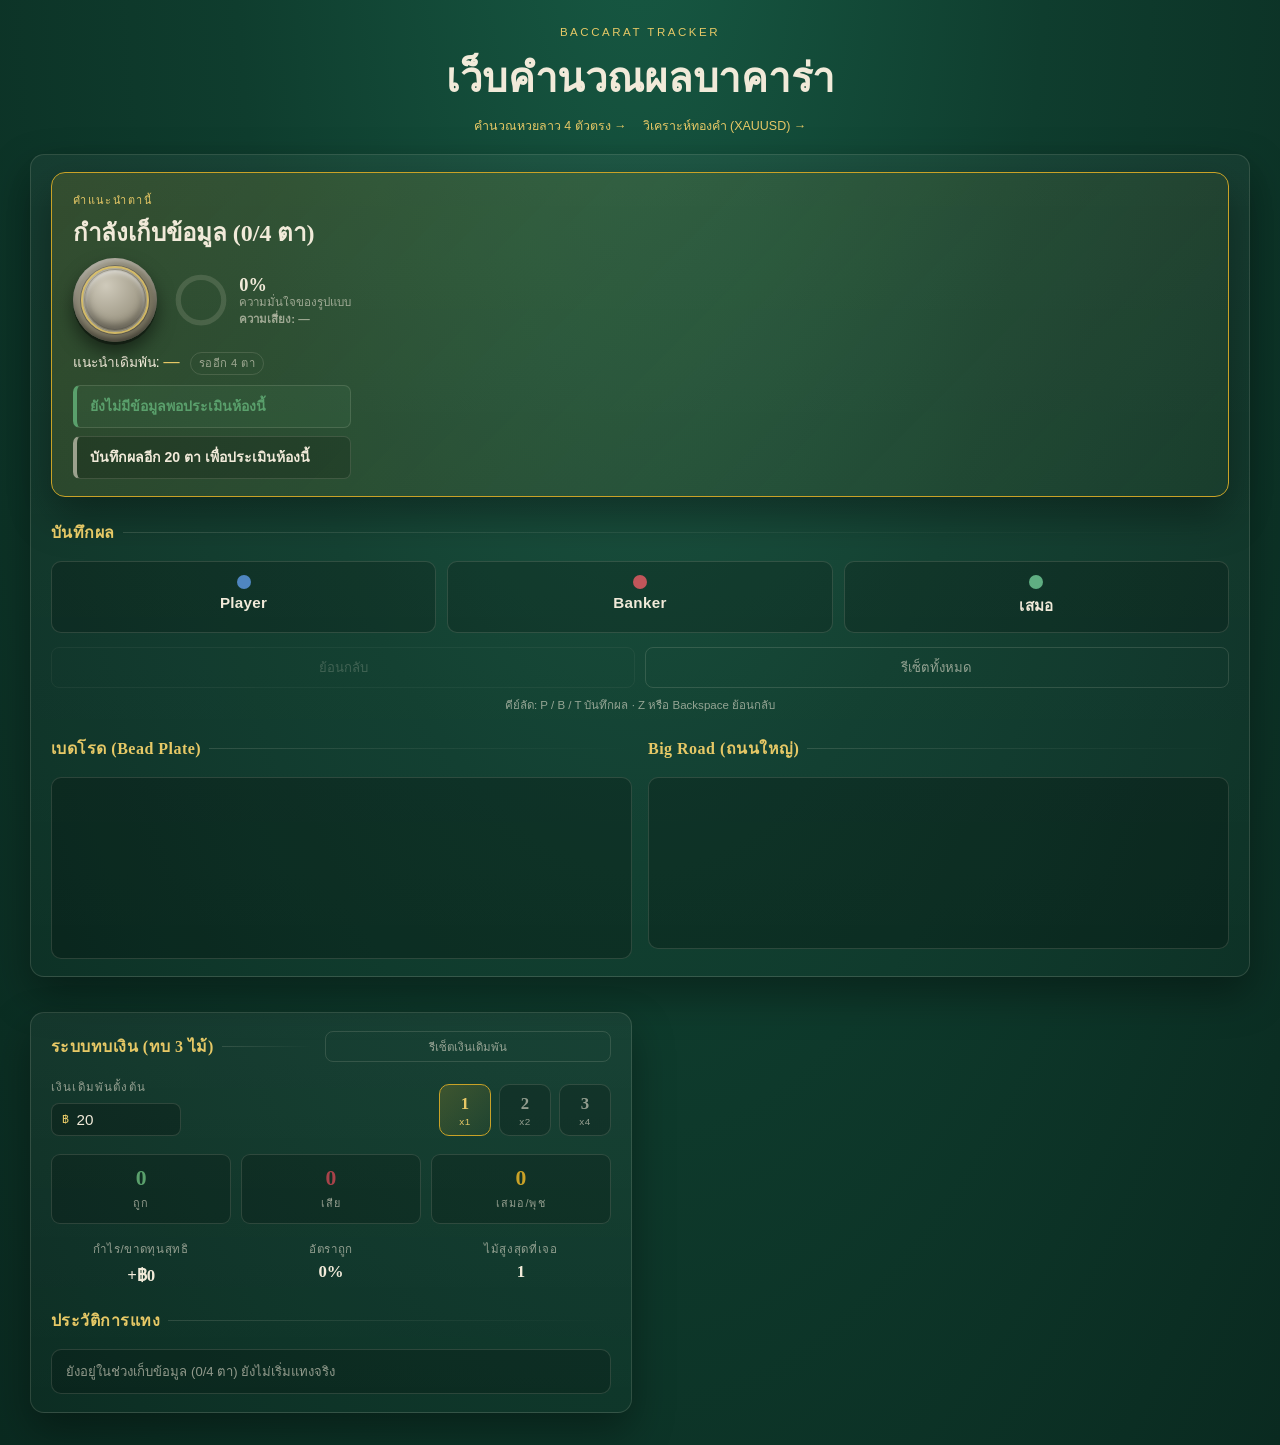
==== index.html @ 149f2357 "Merge recommend card and record-result section into a single card Removes the .top-row side-by-side " ====
<!doctype html>
<html lang="th">
<head>
  <meta charset="utf-8">
  <meta name="viewport" content="width=device-width,initial-scale=1">
  <title>เว็บคำนวณผล - Player vs Banker</title>
  <link rel="stylesheet" href="style.css">
</head>
<body>
  <div class="table-frame">
    <header>
      <p class="eyebrow">Baccarat Tracker</p>
      <h1>เว็บคำนวณผลบาคาร่า</h1>
      <div class="nav-row">
        <a class="nav-link" href="lotto.html">คำนวณหวยลาว 4 ตัวตรง →</a>
        <a class="nav-link" href="https://don-app-csii.onrender.com" target="_blank" rel="noopener">วิเคราะห์ทองคำ (XAUUSD) →</a>
      </div>
    </header>

    <div class="layout">
      <section class="card">
        <div class="recommend" id="recommendCard">
          <div class="recommend-text">
            <p class="label">คำแนะนำตานี้</p>
            <p class="call" id="suggest-call">เริ่มบันทึกผลก่อน</p>

            <div class="recommend-meter-row">
              <div class="side-chip none" id="chipIcon">
                <img class="chip-img" id="chipImg" src="" alt="" hidden>
                <span class="chip-shine"></span>
                <span class="chip-label" id="chipLabel">?</span>
              </div>
              <div class="acc-gauge" id="accGauge" hidden>
                <svg class="acc-gauge-ring" viewBox="0 0 64 64" width="56" height="56" role="img" aria-labelledby="accGaugeDesc">
                  <circle class="acc-gauge-track" cx="32" cy="32" r="26"></circle>
                  <circle class="acc-gauge-arc" id="accGaugeArc" cx="32" cy="32" r="26" transform="rotate(-90 32 32)"></circle>
                </svg>
                <div class="acc-gauge-text">
                  <strong id="accGaugePct">0%</strong>
                  <span id="accGaugeSub">ความมั่นใจของรูปแบบ</span>
                  <span class="risk-badge" id="riskBadge">ความเสี่ยง: —</span>
                </div>
                <span id="accGaugeDesc" hidden>ความมั่นใจที่ระบบวิเคราะห์ให้กับรูปแบบที่แนะนำตานี้ ไม่ใช่โอกาสชนะจริง</span>
              </div>
            </div>
            <p class="reason" id="suggest-reason">ยังไม่มีข้อมูลให้วิเคราะห์ กดปุ่ม Player หรือ Banker ด้านล่างเพื่อเริ่ม</p>
            <p class="bet-line" id="betLine">แนะนำเดิมพัน: <strong id="nextBetAmount">฿100</strong> <span class="step-tag" id="stepTag">ไม้ 1/3</span></p>
            <p class="tie-line" id="tieLine">เสมอ: <strong id="tieStreakText">รอข้อมูล</strong></p>

            <div id="oddEvenBlock">
              <p class="odd-even-line" id="oddEvenLine">รอข้อมูล</p>
            </div>

            <div class="game-fix" id="gameFix" hidden>
              <p class="game-fix-title" id="gameFixTitle"></p>
              <p class="game-fix-text" id="gameFixText"></p>
            </div>

            <div class="status-stack">
              <div class="table-status ok" id="tableStatus">
                <p class="table-status-title" id="tableStatusTitle">ยังไม่มีข้อมูลพอประเมินห้องนี้</p>
                <ul class="table-status-reasons" id="tableStatusReasons"></ul>
              </div>
              <div class="room-fit pending" id="roomFit">
                <p class="room-fit-title" id="roomFitTitle">บันทึกผลอีก 20 ตา เพื่อประเมินห้องนี้</p>
                <ul class="room-fit-list" id="roomFitGood"></ul>
                <ul class="room-fit-list" id="roomFitBad"></ul>
              </div>
            </div>

            <details class="room-checklist-details">
              <summary>หลักการเลือกห้องที่ควรเข้า</summary>
              <ul class="room-checklist">
                <li>ดูป้ายประวัติผล (Big Road) หน้าโต๊ะก่อนเข้า — เลือกห้องที่มีจังหวะต่อเนื่องชัดเจน เช่น มังกรยาวหรือปิงปองสม่ำเสมอ มากกว่าห้องที่ออกสุ่มไม่มีแบบแผน</li>
                <li>หลีกเลี่ยงห้องที่เสมอถี่ผิดปกติ เพราะเสมอบ่อยจะรบกวนจังหวะที่กำลังอ่านอยู่</li>
                <li>เข้าไปแล้วอย่าเพิ่งวางเงินจริง เก็บข้อมูลอย่างน้อย 4 ตาก่อน (ตามระบบวอร์มอัพ) เพื่อดูว่าห้องนั้นจังหวะเป็นแบบไหน</li>
                <li>ถ้าเล่นไปแล้วรูปแบบเริ่มสุ่มไม่มีจังหวะ หรือแพ้ติดต่อกันตามที่แจ้งด้านบน ให้เปลี่ยนห้องทันที ไม่ต้องฝืน</li>
              </ul>
            </details>
          </div>
        </div>

        <h2 class="section-title" style="margin-top:1.4rem;">บันทึกผล</h2>
          <div class="controls">
            <button id="btn-player" class="entry-btn player"><span class="dot"></span>Player</button>
            <button id="btn-banker" class="entry-btn banker"><span class="dot"></span>Banker</button>
            <button id="btn-tie" class="entry-btn tie"><span class="dot"></span>เสมอ</button>
          </div>
          <div class="utility-row">
            <button id="btn-undo" class="utility-btn">ย้อนกลับ</button>
            <button id="btn-clear" class="utility-btn">รีเซ็ตทั้งหมด</button>
          </div>
          <p class="key-hint">คีย์ลัด: P / B / T บันทึกผล · Z หรือ Backspace ย้อนกลับ</p>

          <div class="roads-row">
            <div id="beadPlateBlock">
              <h2 class="section-title" style="margin-top:1.4rem;">เบดโรด (Bead Plate)</h2>
              <div class="bead-road-wrap">
                <div class="bead-grid" id="beadGrid"></div>
              </div>
            </div>

            <div id="bigRoadBlock">
              <h2 class="section-title" style="margin-top:1.4rem;">Big Road (ถนนใหญ่)</h2>
              <div class="bead-road-wrap">
                <div class="bigroad-grid" id="bigRoadGrid"></div>
              </div>
            </div>
          </div>

          <div id="bigEyeBoyBlock">
            <h2 class="section-title" style="margin-top:1.4rem;">Big Eye Boy (เค้าตาแดง/ตาน้ำเงินเล็ก)</h2>
            <div class="beb-row">
              <div class="beb-strip" id="bebStrip"></div>
              <span class="beb-latest" id="bebLatest">รอข้อมูล</span>
            </div>
          </div>
      </section>

      <div class="bottom-row">
        <section class="card money-card">
          <div class="card-title-row">
            <h2 class="section-title" style="margin:0;flex:1;">ระบบทบเงิน (ทบ 3 ไม้)</h2>
            <button id="btn-reset-money" class="utility-btn small">รีเซ็ตเงินเดิมพัน</button>
          </div>

          <div class="money-top">
            <label class="bet-input-label">เงินเดิมพันตั้งต้น
              <div class="bet-input-wrap"><span>฿</span><input type="number" id="baseBet" min="1" step="1" value="20"></div>
            </label>
            <div class="steps-indicator" id="stepsIndicator">
              <div class="step-chip" data-step="1"><span class="step-n">1</span><span class="step-mult">x1</span></div>
              <div class="step-chip" data-step="2"><span class="step-n">2</span><span class="step-mult">x2</span></div>
              <div class="step-chip" data-step="3"><span class="step-n">3</span><span class="step-mult">x4</span></div>
            </div>
          </div>

          <div class="stat-grid money-stats">
            <div class="stat-tile win"><div class="n" id="moneyWins">0</div><div class="lbl">ถูก</div></div>
            <div class="stat-tile loss"><div class="n" id="moneyLosses">0</div><div class="lbl">เสีย</div></div>
            <div class="stat-tile push"><div class="n" id="moneyPushes">0</div><div class="lbl">เสมอ/พุช</div></div>
          </div>

          <div class="money-summary">
            <div>กำไร/ขาดทุนสุทธิ<br><strong id="netProfit">฿0</strong></div>
            <div>อัตราถูก<br><strong id="hitRate">0%</strong></div>
            <div>ไม้สูงสุดที่เจอ<br><strong id="maxStep">1</strong></div>
          </div>

          <h2 class="section-title" style="margin-top:1.2rem;">ประวัติการแทง</h2>
          <div class="money-log-wrap">
            <ol class="money-log" id="moneyLog"></ol>
          </div>
        </section>

        <section class="card" id="statsCard">
          <div class="card-title-row">
            <h2 class="section-title" style="margin:0;flex:1;">สถิติ</h2>
            <button id="btn-reset-stats" class="utility-btn small">รีเซ็ตสถิติ</button>
          </div>
          <div class="stat-grid">
            <div class="stat-tile player"><div class="n" id="player-count">0</div><div class="lbl">Player <span id="player-pct">0%</span></div></div>
            <div class="stat-tile banker"><div class="n" id="banker-count">0</div><div class="lbl">Banker <span id="banker-pct">0%</span></div></div>
            <div class="stat-tile tie"><div class="n" id="tie-count">0</div><div class="lbl">เสมอ</div></div>
          </div>
          <div class="bar">
            <span class="p" id="barP" style="width:33.33%"></span>
            <span class="b" id="barB" style="width:33.33%"></span>
            <span class="t" id="barT" style="width:33.34%"></span>
          </div>
          <div class="streak-line" id="streakLine">รวมรอบ: <strong><span id="total">0</span></strong></div>

          <details class="history-details">
            <summary>ประวัติรอบ (กดเพื่อดู)</summary>
            <ol class="history" id="rounds"></ol>
          </details>
        </section>
      </div>
    </div>
  </div>
  <script src="script.js"></script>
</body>
</html>
---- style.css ----
:root{
  --felt-900:#0a2a20;
  --felt-800:#0f3d2e;
  --felt-700:#175943;
  --felt-line:rgba(241,233,214,0.14);
  --gold:#c9a227;
  --gold-soft:#e6c866;
  --cream:#f1ead9;
  --muted:rgba(241,234,217,0.58);
  --player:#4f86c0;
  --player-soft:#8ab4de;
  --banker:#c1555a;
  --banker-soft:#e08c8f;
  --tie:#5fae82;
  --good:#5aa06c;
  --bad:#a8434a;
  --push:#c9a227;
  --carry:#c98a3f;
  --panel-radius:14px;
  --shadow: 0 18px 40px rgba(0,0,0,0.35);
}

*{box-sizing:border-box;}

html,body{
  margin:0;
  min-height:100%;
  background:
    radial-gradient(ellipse at 50% -10%, var(--felt-700) 0%, var(--felt-800) 45%, var(--felt-900) 100%);
  color:var(--cream);
  font-family:"Segoe UI","Helvetica Neue",Arial,sans-serif;
  font-variant-numeric: tabular-nums;
}

body{
  padding:1.6rem 1.25rem 2rem;
  display:flex;
  justify-content:center;
}

.table-frame{
  width:100%;
  max-width:1220px;
}

header{
  text-align:center;
  margin-bottom:1.1rem;
}

.eyebrow{
  font-size:0.72rem;
  letter-spacing:0.22em;
  text-transform:uppercase;
  color:var(--gold-soft);
  margin:0 0 0.5rem;
}

h1{
  font-family:Georgia,"Iowan Old Style","Palatino Linotype",serif;
  font-weight:600;
  font-size:clamp(1.8rem,4vw,2.5rem);
  letter-spacing:0.01em;
  margin:0 0 0.4rem;
  text-wrap:balance;
  color:var(--cream);
}

.nav-row{
  display:flex;
  flex-wrap:wrap;
  justify-content:center;
  gap:1rem;
}

.nav-link{
  display:inline-block;
  font-size:0.78rem;
  color:var(--gold-soft);
  text-decoration:none;
  border-bottom:1px solid transparent;
}
.nav-link:hover{border-bottom-color:var(--gold-soft);}
.nav-link:focus-visible{outline:2px solid var(--gold); outline-offset:2px;}

.layout{
  display:flex;
  flex-direction:column;
  gap:1rem;
}

.bottom-row{
  display:grid;
  grid-template-columns:minmax(0,1fr);
  gap:1rem;
}

@media (min-width:820px){
  .bottom-row{
    grid-template-columns: 1fr 1fr;
    align-items:start;
  }
}

/* Mobile: bigger tap targets, tighter spacing, chip stacked above the
   recommend text instead of squeezed beside it. */
@media (max-width:819px){
  body{ padding:1rem 0.75rem 1.5rem; }
  .card{ padding:0.9rem 0.9rem; }
  .recommend{
    flex-direction:column;
    align-items:center;
    text-align:center;
    padding:1rem;
    gap:0.7rem;
  }
  .recommend-text{ width:100%; }
  .controls{ gap:0.5rem; }
  .entry-btn{
    padding:1rem 0.4rem;
    font-size:1rem;
    min-height:56px;
  }
  .utility-btn{ padding:0.7rem 0.4rem; font-size:0.85rem; }
  .nav-link{ font-size:0.85rem; }
  .recommend .side-chip{ width:56px; height:56px; }
}

.card{
  background:linear-gradient(180deg, rgba(255,255,255,0.045), rgba(255,255,255,0.01));
  border:1px solid var(--felt-line);
  border-radius:var(--panel-radius);
  padding:1.1rem 1.25rem;
  box-shadow:var(--shadow);
}

.recommend{
  display:flex;
  align-items:center;
  gap:1.1rem;
  padding:1.1rem 1.3rem;
  border-radius:var(--panel-radius);
  border:1px solid var(--gold);
  background:linear-gradient(135deg, rgba(201,162,39,0.16), rgba(201,162,39,0.03));
  box-shadow:var(--shadow);
}

/* Recommend card shows only the call + bet line by default — the reasoning,
   tie-gap note, room-checklist, and odd-even read stay in the DOM
   (script.js still updates them without erroring) but are hidden from view.
   #gameFix stays visible: it surfaces the urgent re-analysis alert after 2
   straight losing steps. .status-stack (table health + room-fit) is shown
   too -- it's the bankroll stop-loss / "switch rooms" warning, the one part
   of this app that actually protects money rather than guessing sides, so
   it needs to stay visible even when everything else is trimmed down. */
#suggest-reason,
#tieLine,
#oddEvenBlock,
.room-checklist-details{
  display:none !important;
}

/* Bead Plate, Big Road, and the stats card stay in the DOM (script.js keeps
   updating them without erroring) but are hidden from view per request —
   not deleted, just tucked away. */
#bigEyeBoyBlock,
#statsCard{
  display:none !important;
}

/* Casino-chip look, built in depth layers (deepest to shallowest):
   1. the chip body itself: dashed rim + a curved-edge gradient so the rim
      reads as a rounded-over lip, not a flat ring, plus a resting shadow
      and a bottom rim-light for thickness.
   2. ::before — the recessed gold trim groove between rim and face.
   3. ::after — the face disc: radial-lit dome with an inner bevel ring.
   4. .chip-shine — a glossy highlight arc (the "light hitting a sphere"
      cue that sells the 3D read at a glance).
   5. .chip-label — the P/B/? text, embossed with a light/dark text-shadow
      pair so it reads as engraved rather than flat-printed.
   No image assets; all layered gradients/shadows. */
.recommend .side-chip{
  position:relative;
  flex-shrink:0;
  width:84px;
  height:84px;
  border-radius:50%;
  display:flex;
  align-items:center;
  justify-content:center;
  background:
    radial-gradient(circle at 32% 28%, color-mix(in srgb, var(--chip-base, #9c9683) 70%, white 30%), var(--chip-base, #9c9683) 60%, color-mix(in srgb, var(--chip-base, #9c9683) 75%, black 25%) 100%);
  box-shadow:
    0 10px 18px rgba(0,0,0,0.5),
    0 3px 0 rgba(0,0,0,0.35),
    inset 0 -3px 5px rgba(0,0,0,0.4),
    inset 0 3px 4px rgba(255,255,255,0.35);
}

.side-chip::before{
  content:'';
  position:absolute;
  inset:8px;
  border-radius:50%;
  background:transparent;
  border:2.5px solid rgba(230,200,102,0.8);
  box-shadow:
    0 0 0 1px rgba(0,0,0,0.25),
    inset 0 0 0 1px rgba(255,255,255,0.25);
}

.side-chip::after{
  content:'';
  position:absolute;
  inset:12px;
  border-radius:50%;
  background:radial-gradient(circle at 35% 26%, var(--chip-face-light, #cfcabb), var(--chip-face-dark, #9c9683) 70%);
  box-shadow:
    inset 0 3px 5px rgba(255,255,255,0.55),
    inset 0 -5px 8px rgba(0,0,0,0.4),
    inset 0 0 0 1px rgba(0,0,0,0.15);
}

.side-chip .chip-shine{
  position:absolute;
  inset:12px;
  border-radius:50%;
  background:linear-gradient(135deg, rgba(255,255,255,0.55) 0%, rgba(255,255,255,0.12) 28%, transparent 45%);
  pointer-events:none;
}

.side-chip .chip-label{
  position:relative;
  font-family:Georgia,serif;
  font-weight:700;
  font-size:1.6rem;
  color:var(--felt-900);
  text-shadow:0 1px 0 rgba(255,255,255,0.4), 0 -1px 1px rgba(0,0,0,0.25);
}

.side-chip.player{ --chip-base:var(--player); --chip-face-light:var(--player-soft); --chip-face-dark:var(--player); }
.side-chip.banker{ --chip-base:var(--banker); --chip-face-light:var(--banker-soft); --chip-face-dark:var(--banker); }
.side-chip.none{ --chip-base:#7d7864; --chip-face-light:#cfcabb; --chip-face-dark:#9c9683; }
.side-chip.none .chip-label{ color:#3a3a34; }

/* Real chip photos (BB.png / PP.png) replace the CSS-drawn face/label/shine
   when present — .has-photo is toggled in script.js alongside setting
   #chipImg's src. */
.chip-img{
  position:absolute;
  inset:0;
  width:100%;
  height:100%;
  border-radius:50%;
  /* Source photos are portrait (1024x1536) with the coin roughly centered —
     "cover" cropped off the crown/cards, leaving just a text sliver.
     "contain" shows the whole coin instead; any gap at the sides shows the
     chip's own colored gradient (--chip-base) peeking through, not black. */
  object-fit:contain;
}
.side-chip.has-photo::before,
.side-chip.has-photo::after,
.side-chip.has-photo .chip-shine,
.side-chip.has-photo .chip-label{
  display:none;
}

/* Letter color follows the standard P=blue / B=red convention rather than
   the felt-dark default. Since the chip face itself is also blue/red, a
   plain colored letter would wash out against it -- a white stroke (stacked
   text-shadows in every direction) keeps it legible on top. */
.side-chip.player .chip-label{
  color:var(--player);
  text-shadow:
    -1px -1px 0 #fff, 1px -1px 0 #fff, -1px 1px 0 #fff, 1px 1px 0 #fff,
    0 2px 3px rgba(0,0,0,0.35);
}
.side-chip.banker .chip-label{
  color:var(--banker);
  text-shadow:
    -1px -1px 0 #fff, 1px -1px 0 #fff, -1px 1px 0 #fff, 1px 1px 0 #fff,
    0 2px 3px rgba(0,0,0,0.35);
}

.recommend-text .label{
  text-transform:uppercase;
  letter-spacing:0.16em;
  font-size:0.68rem;
  color:var(--gold-soft);
  margin:0 0 0.25rem;
}

.recommend-text .call{
  font-family:Georgia,serif;
  font-size:1.5rem;
  margin:0 0 0.2rem;
  font-weight:700;
}

.call-side.player{ color:var(--player-soft); }
.call-side.banker{ color:var(--banker-soft); }

.recommend-text .reason{
  display:none;
}

.recommend-meter-row{
  display:flex;
  align-items:center;
  gap:1rem;
  margin:0.4rem 0 0.5rem;
}

.acc-gauge{
  display:flex;
  align-items:center;
  gap:0.65rem;
  margin:0;
}

.acc-gauge-ring{
  flex-shrink:0;
}

.acc-gauge-track{
  fill:none;
  stroke:var(--felt-line);
  stroke-width:6;
}

.acc-gauge-arc{
  fill:none;
  stroke:var(--good);
  stroke-width:6;
  stroke-linecap:round;
  stroke-dasharray:163.36;
  stroke-dashoffset:163.36;
  transition:stroke-dashoffset 0.4s ease, stroke 0.4s ease;
}
.acc-gauge.warn .acc-gauge-arc{ stroke:var(--carry); }
.acc-gauge.bad .acc-gauge-arc{ stroke:var(--bad); }

.acc-gauge-text{
  display:flex;
  flex-direction:column;
  line-height:1.2;
}
.acc-gauge-text strong{
  font-family:Georgia,serif;
  font-size:1.15rem;
  color:var(--cream);
}
.acc-gauge-text span{
  font-size:0.72rem;
  color:var(--muted);
}

.risk-badge{
  margin-top:0.2rem;
  font-size:0.7rem;
  font-weight:600;
}
.risk-badge.low{ color:var(--good); }
.risk-badge.medium{ color:var(--carry); }
.risk-badge.high{ color:var(--bad); }

.recommend-text .bet-line{
  margin:0.55rem 0 0;
  font-size:0.86rem;
  color:var(--cream);
}

.recommend-text .bet-line strong{
  color:var(--gold-soft);
  font-family:Georgia,serif;
  font-size:1rem;
}

.recommend-text .tie-line{
  margin:0.3rem 0 0;
  font-size:0.78rem;
  color:var(--muted);
}

.recommend-text .tie-line strong{
  color:var(--tie);
  font-weight:600;
}

.game-fix{
  margin-top:0.6rem;
  padding:0.6rem 0.8rem;
  border-radius:7px;
  border:1px solid var(--felt-line);
  border-left:4px solid var(--carry);
  background:rgba(201,138,63,0.12);
}
.game-fix.loss{
  border-left-color:var(--bad);
  background:rgba(168,67,74,0.14);
}
.game-fix.urgent{
  border-left-color:var(--bad);
  background:rgba(168,67,74,0.14);
  animation:urgent-pulse 1.4s ease-in-out infinite;
}
@keyframes urgent-pulse{
  0%,100%{ box-shadow:0 0 0 rgba(168,67,74,0); }
  50%{ box-shadow:0 0 0 4px rgba(168,67,74,0.18); }
}

.game-fix-title{
  margin:0 0 0.25rem;
  font-weight:600;
  font-size:0.85rem;
  color:var(--carry);
}
.game-fix.loss .game-fix-title{color:var(--bad);}
.game-fix.urgent .game-fix-title{color:var(--bad);}

.game-fix-text{
  margin:0;
  font-size:0.78rem;
  color:var(--muted);
  line-height:1.5;
}

.step-tag{
  display:inline-block;
  margin-left:0.4rem;
  padding:0.1rem 0.5rem;
  border-radius:999px;
  border:1px solid var(--felt-line);
  font-size:0.7rem;
  letter-spacing:0.04em;
  color:var(--muted);
  vertical-align:middle;
}

.section-title{
  font-family:Georgia,serif;
  font-size:1rem;
  letter-spacing:0.03em;
  margin:0 0 1rem;
  color:var(--gold-soft);
  display:flex;
  align-items:center;
  gap:0.5rem;
}

.section-title::after{
  content:"";
  flex:1;
  height:1px;
  background:linear-gradient(90deg, var(--felt-line), transparent);
}

.card-title-row{
  display:flex;
  align-items:center;
  gap:0.8rem;
  margin-bottom:1rem;
}

.utility-btn.small{
  flex-shrink:0;
  padding:0.35rem 0.7rem;
  font-size:0.72rem;
}

.controls{
  display:grid;
  grid-template-columns:repeat(3,1fr);
  gap:0.7rem;
  margin-bottom:0.9rem;
}

.entry-btn{
  appearance:none;
  border:1px solid var(--felt-line);
  border-radius:10px;
  padding:0.85rem 0.5rem;
  background:rgba(0,0,0,0.18);
  color:var(--cream);
  font-size:0.95rem;
  font-weight:600;
  letter-spacing:0.02em;
  cursor:pointer;
  transition:transform 0.12s ease, background 0.15s ease, box-shadow 0.15s ease;
  display:flex;
  flex-direction:column;
  align-items:center;
  gap:0.3rem;
}

.entry-btn .dot{
  width:14px;height:14px;border-radius:50%;
}
.entry-btn.player .dot{background:var(--player);}
.entry-btn.banker .dot{background:var(--banker);}
.entry-btn.tie .dot{background:var(--tie);}

.entry-btn:hover{transform:translateY(-2px); background:rgba(0,0,0,0.28);}
.entry-btn:active{transform:translateY(0);}
.entry-btn:focus-visible{outline:2px solid var(--gold); outline-offset:2px;}

.entry-btn.player:hover{box-shadow:0 6px 16px rgba(79,134,192,0.3);}
.entry-btn.banker:hover{box-shadow:0 6px 16px rgba(193,85,90,0.3);}
.entry-btn.tie:hover{box-shadow:0 6px 16px rgba(95,174,130,0.3);}


.key-hint{
  margin:0.5rem 0 0;
  font-size:0.72rem;
  color:var(--muted);
  text-align:center;
}

.utility-row{
  display:flex;
  gap:0.6rem;
}

.utility-btn{
  appearance:none;
  flex:1;
  border:1px solid var(--felt-line);
  background:transparent;
  color:var(--muted);
  padding:0.55rem 0.4rem;
  border-radius:8px;
  font-size:0.82rem;
  cursor:pointer;
  transition:background 0.15s ease, color 0.15s ease;
}
.utility-btn:hover{background:rgba(255,255,255,0.06); color:var(--cream);}
.utility-btn:focus-visible{outline:2px solid var(--gold); outline-offset:2px;}
.utility-btn:disabled{opacity:0.35; cursor:not-allowed;}

.roads-row{
  display:flex;
  gap:1rem;
  flex-wrap:wrap;
}
.roads-row > div{
  flex:1 1 220px;
  min-width:0;
}

.bead-road-wrap{
  overflow-x:auto;
  border:1px solid var(--felt-line);
  border-radius:10px;
  background:rgba(0,0,0,0.22);
  padding:0.7rem;
}

.bead-grid{
  display:grid;
  grid-auto-flow:column;
  grid-template-rows:repeat(6, 1fr);
  gap:5px;
  width:max-content;
}

.bead{
  width:22px;
  height:22px;
  border-radius:50%;
  display:flex;
  align-items:center;
  justify-content:center;
  font-size:0.62rem;
  font-weight:700;
  color:rgba(255,255,255,0.9);
  position:relative;
}
.bead.player{background:radial-gradient(circle at 35% 30%, var(--player-soft), var(--player));}
.bead.banker{background:radial-gradient(circle at 35% 30%, var(--banker-soft), var(--banker));}
.bead.tie{
  background:transparent;
  border:2px solid var(--tie);
  color:var(--tie);
}
.bead-empty{width:22px;height:22px;}

.bigroad-grid{
  display:grid;
  grid-auto-flow:row;
  gap:3px;
  width:max-content;
}

.bigroad-cell{
  width:22px;
  height:22px;
  border-radius:50%;
  display:flex;
  align-items:center;
  justify-content:center;
  font-size:0.62rem;
  font-weight:700;
  color:rgba(255,255,255,0.9);
  position:relative;
}
.bigroad-cell.player{background:radial-gradient(circle at 35% 30%, var(--player-soft), var(--player));}
.bigroad-cell.banker{background:radial-gradient(circle at 35% 30%, var(--banker-soft), var(--banker));}
.bigroad-empty{width:22px;height:22px;}

.bigroad-tie{
  position:absolute;
  top:-3px;
  right:-3px;
  width:10px;
  height:10px;
  border-radius:50%;
  background:var(--tie);
  color:var(--felt-900);
  font-size:0.5rem;
  line-height:10px;
  text-align:center;
  border:1px solid var(--felt-900);
}

.beb-row{
  display:flex;
  align-items:center;
  gap:0.8rem;
  padding:0.6rem 0.7rem;
  border:1px solid var(--felt-line);
  border-radius:8px;
  background:rgba(0,0,0,0.16);
}

.beb-strip{
  display:flex;
  align-items:center;
  gap:4px;
  overflow-x:auto;
  flex:1;
  min-width:0;
}

.beb-dot{
  flex-shrink:0;
  width:10px;
  height:10px;
  border-radius:50%;
}
.beb-dot.red{background:var(--bad);}
.beb-dot.blue{background:var(--player);}

.beb-empty{
  font-size:0.72rem;
  color:var(--muted);
}

.beb-latest{
  flex-shrink:0;
  font-size:0.72rem;
  white-space:nowrap;
  padding:0.15rem 0.5rem;
  border-radius:999px;
  border:1px solid var(--felt-line);
  color:var(--muted);
}
.beb-latest.red{border-color:var(--bad); color:var(--bad);}
.beb-latest.blue{border-color:var(--player); color:var(--player-soft);}

.odd-even-line{
  margin:0;
  font-size:0.78rem;
  color:var(--muted);
  line-height:1.5;
}

.stat-grid{
  display:grid;
  grid-template-columns:repeat(3,1fr);
  gap:0.6rem;
  margin-bottom:1rem;
}

.stat-tile{
  text-align:center;
  padding:0.7rem 0.4rem;
  border-radius:9px;
  background:rgba(0,0,0,0.18);
  border:1px solid var(--felt-line);
}

.stat-tile .n{
  font-size:1.35rem;
  font-weight:700;
  font-family:Georgia,serif;
}
.stat-tile.player .n{color:var(--player-soft);}
.stat-tile.banker .n{color:var(--banker-soft);}
.stat-tile.tie .n{color:var(--tie);}

.stat-tile .lbl{
  font-size:0.68rem;
  text-transform:uppercase;
  letter-spacing:0.1em;
  color:var(--muted);
  margin-top:0.15rem;
}

.bar{
  display:flex;
  height:10px;
  border-radius:6px;
  overflow:hidden;
  margin-bottom:0.4rem;
  border:1px solid var(--felt-line);
}
.bar > span{height:100%;}
.bar .p{background:var(--player);}
.bar .b{background:var(--banker);}
.bar .t{background:var(--tie);}

.streak-line{
  font-size:0.82rem;
  color:var(--muted);
  text-align:center;
  margin-top:0.6rem;
}
.streak-line strong{color:var(--cream);}

.history{
  max-height:180px;
  overflow:auto;
  margin:0;
  padding-left:1.3rem;
  font-size:0.85rem;
  color:var(--muted);
}
.history li{padding:0.15rem 0;}
.history li::marker{color:var(--gold-soft);}

.money-card{
  margin-top:1.2rem;
}

.status-stack{
  display:flex;
  flex-direction:column;
  gap:0.5rem;
  margin-top:0.6rem;
}

.table-status{
  display:flex;
  flex-direction:column;
  gap:0.35rem;
  padding:0.6rem 0.8rem;
  border-radius:7px;
  border:1px solid var(--felt-line);
  border-left:4px solid var(--good);
  background:rgba(90,160,108,0.1);
}

.table-status.bad{
  border-left-color:var(--bad);
  background:rgba(168,67,74,0.14);
}

.table-status-title{
  margin:0;
  font-weight:600;
  font-size:0.88rem;
  color:var(--cream);
}

.table-status.ok .table-status-title{color:var(--good);}
.table-status.bad .table-status-title{color:var(--bad);}

.table-status-reasons{
  margin:0;
  padding-left:1.2rem;
  font-size:0.78rem;
  color:var(--muted);
}
.table-status-reasons li{padding:0.1rem 0;}
.table-status-reasons:empty{display:none;}

.room-checklist-details{
  margin-top:0.7rem;
  font-size:0.78rem;
}
.room-checklist-details summary{
  cursor:pointer;
  color:var(--gold-soft);
  font-weight:600;
  list-style:none;
}
.room-checklist-details summary::-webkit-details-marker{display:none;}
.room-checklist-details summary::before{
  content:"▸ ";
}
.room-checklist-details[open] summary::before{
  content:"▾ ";
}
.room-checklist{
  margin:0.5rem 0 0;
  padding-left:1.2rem;
  color:var(--muted);
  line-height:1.6;
}
.room-checklist li{padding:0.15rem 0;}
.room-checklist li::marker{color:var(--gold-soft);}

.history-details{
  margin-top:1.4rem;
}
.history-details summary{
  cursor:pointer;
  font-family:Georgia,serif;
  font-size:1rem;
  letter-spacing:0.03em;
  color:var(--gold-soft);
  list-style:none;
}
.history-details summary::-webkit-details-marker{display:none;}
.history-details summary::before{content:"▸ ";}
.history-details[open] summary::before{content:"▾ ";}
.history-details .history{margin-top:0.6rem;}

.room-fit{
  display:flex;
  flex-direction:column;
  gap:0.35rem;
  padding:0.6rem 0.8rem;
  border-radius:7px;
  border:1px solid var(--felt-line);
  border-left:4px solid var(--muted);
  background:rgba(0,0,0,0.16);
}
.room-fit.good{border-left-color:var(--good); background:rgba(90,160,108,0.1);}
.room-fit.bad{border-left-color:var(--bad); background:rgba(168,67,74,0.14);}
.room-fit.neutral{border-left-color:var(--push);}

.room-fit-title{
  margin:0;
  font-weight:600;
  font-size:0.88rem;
  color:var(--cream);
}
.room-fit.good .room-fit-title{color:var(--good);}
.room-fit.bad .room-fit-title{color:var(--bad);}
.room-fit.neutral .room-fit-title{color:var(--gold-soft);}

.room-fit-list{
  margin:0;
  padding-left:1.2rem;
  font-size:0.78rem;
}
.room-fit-list:empty{display:none;}
.room-fit-list li{padding:0.1rem 0;}
.room-fit-list li.good{color:var(--good);}
.room-fit-list li.bad{color:var(--bad);}

.money-top{
  display:flex;
  flex-wrap:wrap;
  align-items:flex-end;
  justify-content:space-between;
  gap:1rem;
  margin-bottom:1.1rem;
}

.bet-input-label{
  font-size:0.72rem;
  text-transform:uppercase;
  letter-spacing:0.1em;
  color:var(--muted);
  display:flex;
  flex-direction:column;
  gap:0.4rem;
}

.bet-input-wrap{
  display:flex;
  align-items:center;
  gap:0.3rem;
  border:1px solid var(--felt-line);
  background:rgba(0,0,0,0.22);
  border-radius:8px;
  padding:0.4rem 0.6rem;
}

.bet-input-wrap span{
  color:var(--gold-soft);
  font-family:Georgia,serif;
}

.bet-input-wrap input{
  width:6rem;
  background:transparent;
  border:none;
  color:var(--cream);
  font-size:0.95rem;
  font-variant-numeric:tabular-nums;
}
.bet-input-wrap input:focus{outline:none;}
.bet-input-wrap:focus-within{border-color:var(--gold);}

.steps-indicator{
  display:flex;
  gap:0.5rem;
}

.step-chip{
  width:52px;
  height:52px;
  border-radius:10px;
  border:1px solid var(--felt-line);
  background:rgba(0,0,0,0.18);
  display:flex;
  flex-direction:column;
  align-items:center;
  justify-content:center;
  gap:0.1rem;
  color:var(--muted);
  transition:border-color 0.15s ease, background 0.15s ease, color 0.15s ease;
}

.step-chip .step-n{font-family:Georgia,serif; font-weight:700; font-size:1.05rem;}
.step-chip .step-mult{font-size:0.62rem; letter-spacing:0.05em;}

.step-chip.active{
  border-color:var(--gold);
  background:linear-gradient(135deg, rgba(201,162,39,0.22), rgba(201,162,39,0.05));
  color:var(--gold-soft);
}

.stat-tile.win .n{color:var(--good);}
.stat-tile.loss .n{color:var(--bad);}
.stat-tile.push .n{color:var(--push);}

.money-summary{
  display:grid;
  grid-template-columns:repeat(3,1fr);
  gap:0.6rem;
  text-align:center;
  font-size:0.72rem;
  color:var(--muted);
  text-transform:uppercase;
  letter-spacing:0.06em;
  margin-bottom:0.4rem;
}
.money-summary strong{
  display:inline-block;
  margin-top:0.3rem;
  font-family:Georgia,serif;
  font-size:1.05rem;
  letter-spacing:0;
  text-transform:none;
  color:var(--cream);
}
.money-summary strong.pos{color:var(--good);}
.money-summary strong.neg{color:var(--bad);}

.money-log-wrap{
  max-height:200px;
  overflow:auto;
  border:1px solid var(--felt-line);
  border-radius:10px;
  background:rgba(0,0,0,0.18);
  padding:0.3rem 0.9rem;
}

.money-log{
  margin:0;
  padding-left:0;
  list-style:none;
  font-size:0.8rem;
}

.money-log li{
  display:flex;
  justify-content:space-between;
  gap:0.6rem;
  padding:0.4rem 0;
  border-bottom:1px dashed var(--felt-line);
  color:var(--muted);
}
.money-log li:last-child{border-bottom:none;}

.money-log .tag{
  font-weight:700;
}
.money-log .tag.win{color:var(--good);}
.money-log .tag.loss{color:var(--bad);}
.money-log .tag.push{color:var(--push);}
.money-log .tag.carry{color:var(--carry);}

.money-log-empty{
  text-align:center;
  padding:0.6rem 0;
  color:var(--muted);
  font-size:0.82rem;
}

.note{
  margin-top:1.4rem;
  font-size:0.76rem;
  line-height:1.55;
  color:var(--muted);
  text-align:center;
  max-width:60ch;
  margin-inline:auto;
}
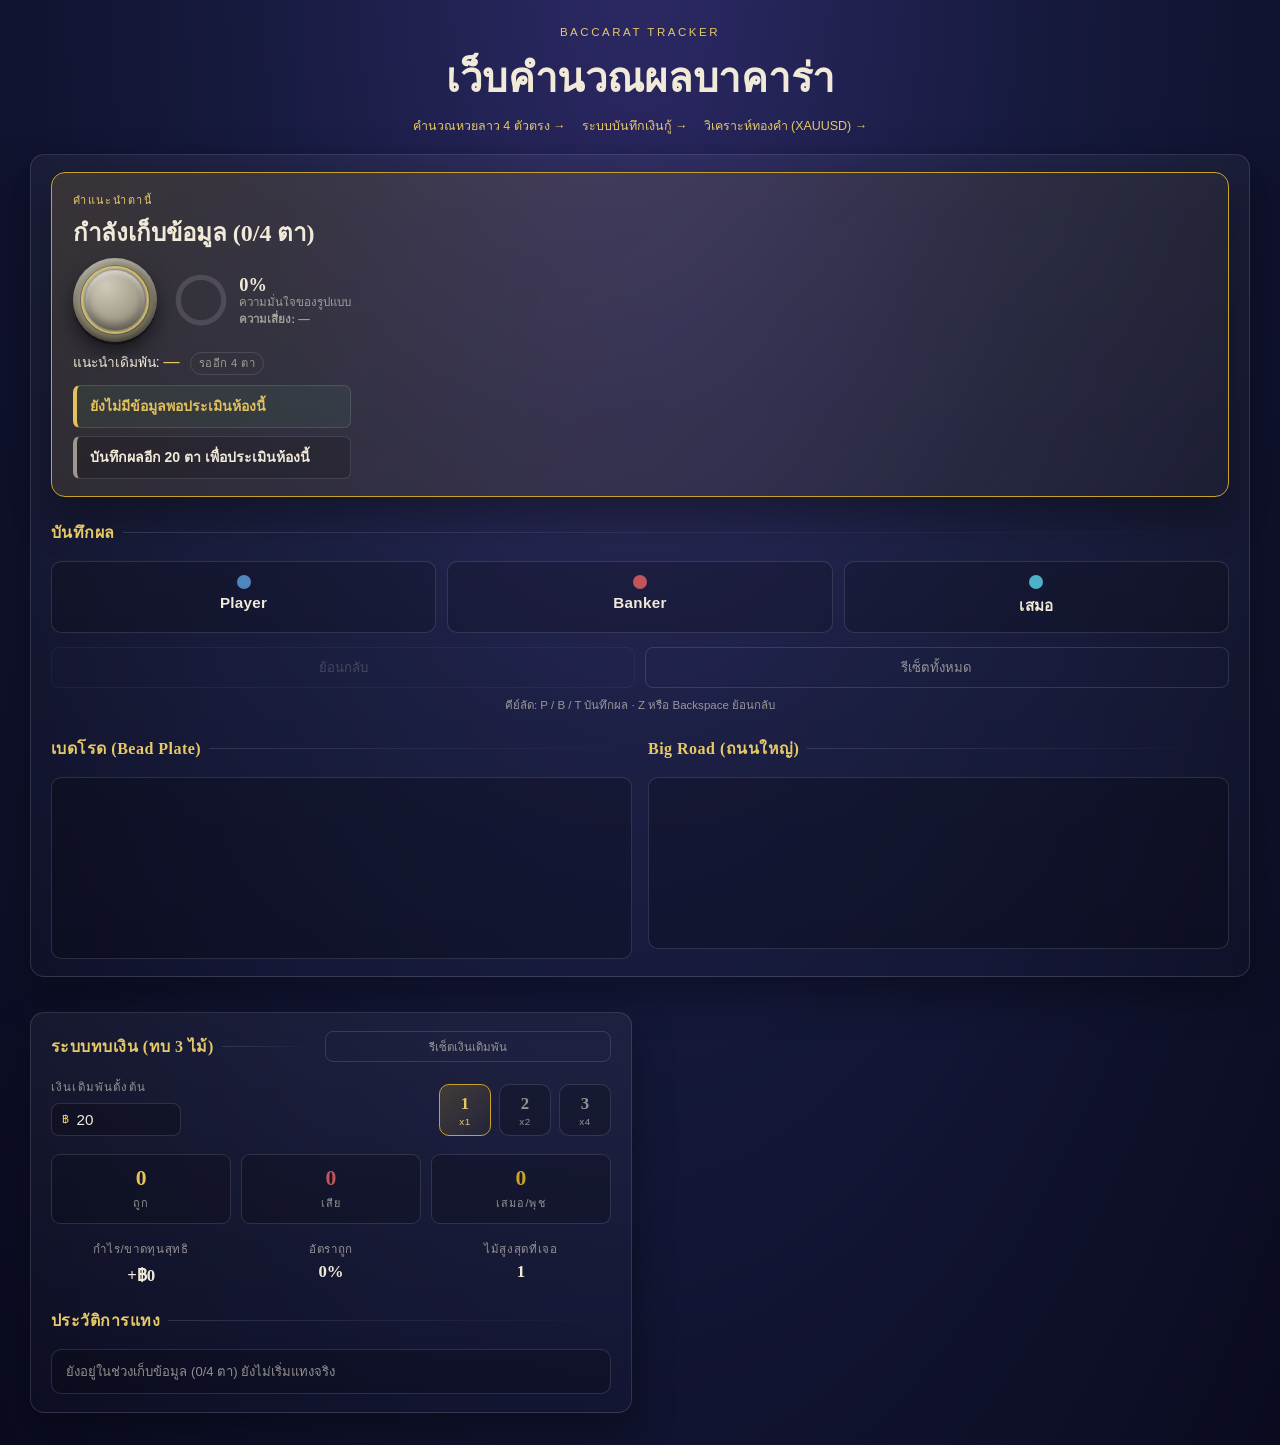
==== commit 474eaf33: "Add a loan-tracking page (ระบบบันทึกเงินกู้) New loan.html/loan.css/loan.js, matching the site's Mid" ====
--- a/index.html
+++ b/index.html
@@ -13,6 +13,7 @@
       <h1>เว็บคำนวณผลบาคาร่า</h1>
       <div class="nav-row">
         <a class="nav-link" href="lotto.html">คำนวณหวยลาว 4 ตัวตรง →</a>
+        <a class="nav-link" href="loan.html">ระบบบันทึกเงินกู้ →</a>
         <a class="nav-link" href="https://don-app-csii.onrender.com" target="_blank" rel="noopener">วิเคราะห์ทองคำ (XAUUSD) →</a>
       </div>
     </header>
--- a/style.css
+++ b/style.css
@@ -1,8 +1,12 @@
 :root{
-  --felt-900:#0a2a20;
-  --felt-800:#0f3d2e;
-  --felt-700:#175943;
-  --felt-line:rgba(241,233,214,0.14);
+  /* "Midnight Royal" theme: deep indigo/navy fading to royal purple near
+     the top, replacing the old felt-green look. Variable names kept as-is
+     (--felt-*) since they're referenced in 20+ places -- only the values
+     changed. */
+  --felt-900:#0a0b1f;
+  --felt-800:#161a3d;
+  --felt-700:#2e2a68;
+  --felt-line:rgba(230,225,255,0.14);
   --gold:#c9a227;
   --gold-soft:#e6c866;
   --cream:#f1ead9;
@@ -11,9 +15,9 @@
   --player-soft:#8ab4de;
   --banker:#c1555a;
   --banker-soft:#e08c8f;
-  --tie:#5fae82;
-  --good:#5aa06c;
-  --bad:#a8434a;
+  --tie:#4fb0c9;
+  --good:#e3c15c;
+  --bad:#c1555a;
   --push:#c9a227;
   --carry:#c98a3f;
   --panel-radius:14px;
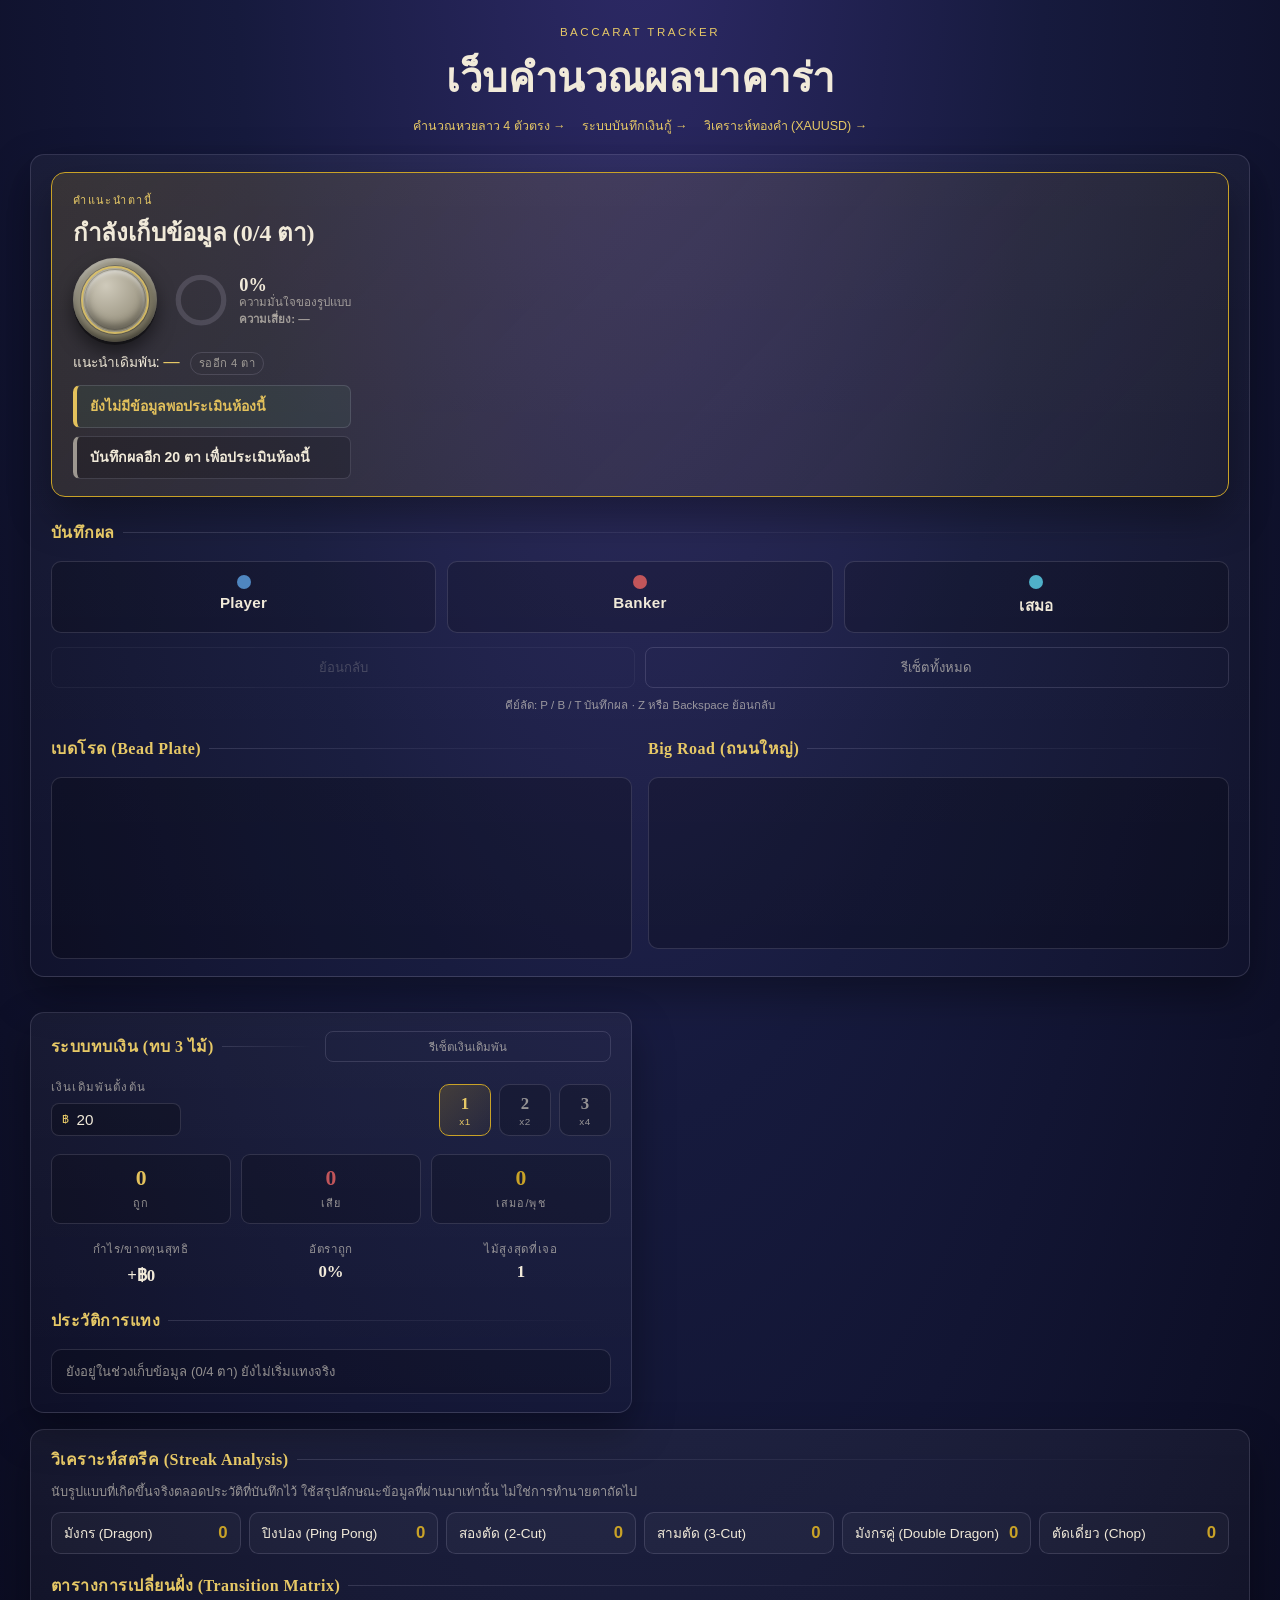
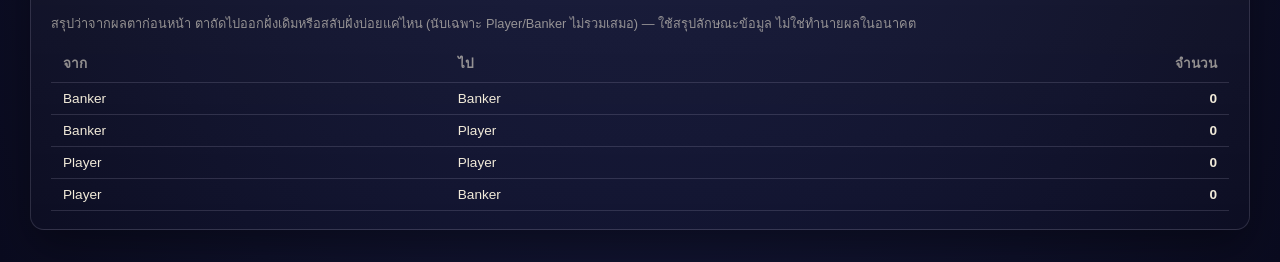
==== commit 368f39c7: "Add streak pattern counts and transition matrix analysis Summarizes named patterns (Dragon, Ping Pon" ====
--- a/index.html
+++ b/index.html
@@ -177,6 +177,26 @@
           </details>
         </section>
       </div>
+
+      <section class="card" id="streakAnalysisCard">
+        <h2 class="section-title" style="margin:0 0 0.6rem;">วิเคราะห์สตรีค (Streak Analysis)</h2>
+        <p class="pattern-note">นับรูปแบบที่เกิดขึ้นจริงตลอดประวัติที่บันทึกไว้ ใช้สรุปลักษณะข้อมูลที่ผ่านมาเท่านั้น ไม่ใช่การทำนายตาถัดไป</p>
+        <ul class="pattern-count-list" id="patternCounts"></ul>
+
+        <h2 class="section-title" style="margin-top:1.2rem;">ตารางการเปลี่ยนฝั่ง (Transition Matrix)</h2>
+        <p class="pattern-note">สรุปว่าจากผลตาก่อนหน้า ตาถัดไปออกฝั่งเดิมหรือสลับฝั่งบ่อยแค่ไหน (นับเฉพาะ Player/Banker ไม่รวมเสมอ) — ใช้สรุปลักษณะข้อมูล ไม่ใช่ทำนายผลในอนาคต</p>
+        <div class="transition-table-wrap">
+          <table class="transition-table">
+            <thead><tr><th>จาก</th><th>ไป</th><th>จำนวน</th></tr></thead>
+            <tbody>
+              <tr><td>Banker</td><td>Banker</td><td id="transBB">0</td></tr>
+              <tr><td>Banker</td><td>Player</td><td id="transBP">0</td></tr>
+              <tr><td>Player</td><td>Player</td><td id="transPP">0</td></tr>
+              <tr><td>Player</td><td>Banker</td><td id="transPB">0</td></tr>
+            </tbody>
+          </table>
+        </div>
+      </section>
     </div>
   </div>
   <script src="script.js"></script>
--- a/style.css
+++ b/style.css
@@ -1015,3 +1015,56 @@
   max-width:60ch;
   margin-inline:auto;
 }
+
+.pattern-note{
+  font-size:0.8rem;
+  line-height:1.5;
+  color:var(--muted);
+  margin:0 0 0.7rem;
+}
+
+.pattern-count-list{
+  display:grid;
+  grid-template-columns:repeat(auto-fit, minmax(150px, 1fr));
+  gap:0.5rem;
+  list-style:none;
+  margin:0;
+  padding:0;
+}
+.pattern-count-list li{
+  display:flex;
+  justify-content:space-between;
+  align-items:center;
+  gap:0.6rem;
+  padding:0.55rem 0.75rem;
+  background:rgba(255,255,255,0.03);
+  border:1px solid var(--felt-line);
+  border-radius:0.6rem;
+  font-size:0.85rem;
+}
+.pattern-count-list li strong{
+  font-size:1.05rem;
+  color:var(--gold);
+}
+
+.transition-table-wrap{
+  overflow-x:auto;
+}
+.transition-table{
+  width:100%;
+  border-collapse:collapse;
+  font-size:0.85rem;
+}
+.transition-table th, .transition-table td{
+  text-align:left;
+  padding:0.5rem 0.75rem;
+  border-bottom:1px solid var(--felt-line);
+}
+.transition-table th{
+  color:var(--muted);
+  font-weight:600;
+}
+.transition-table td:last-child, .transition-table th:last-child{
+  text-align:right;
+  font-weight:700;
+}
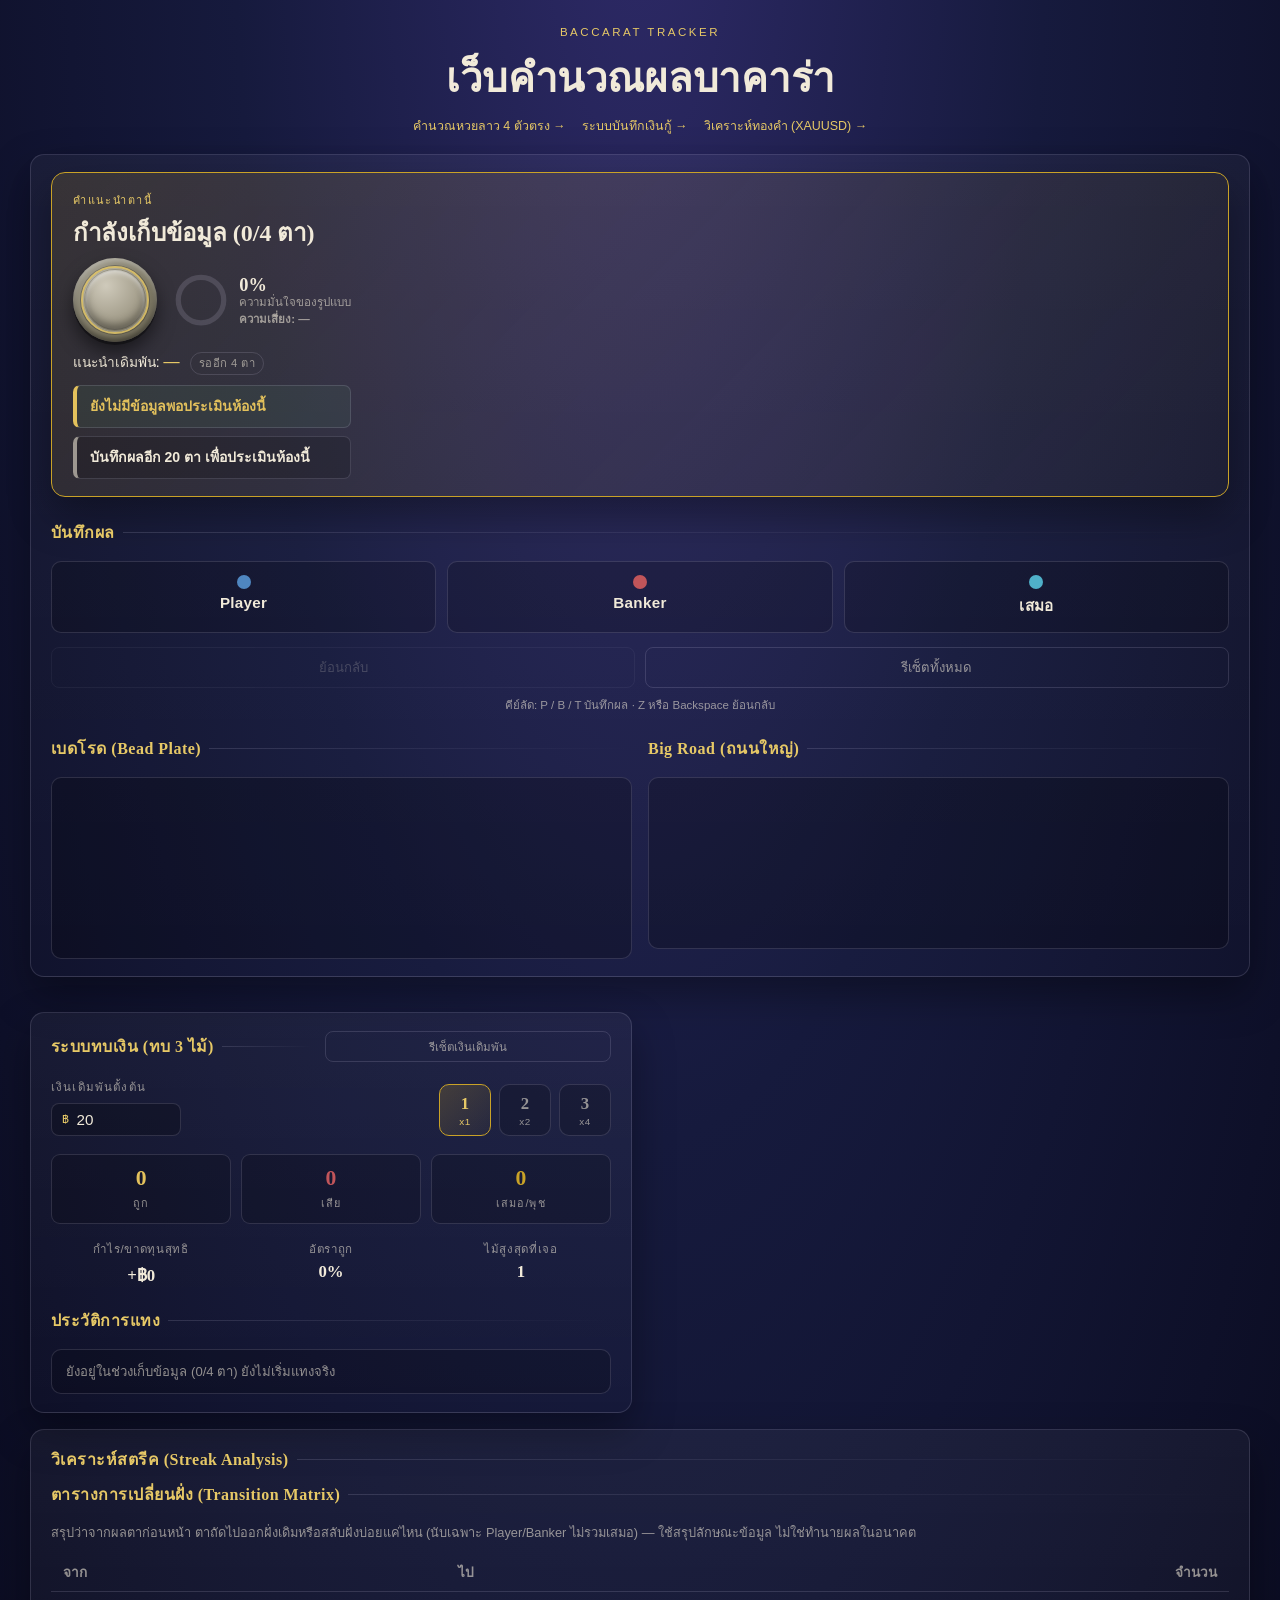
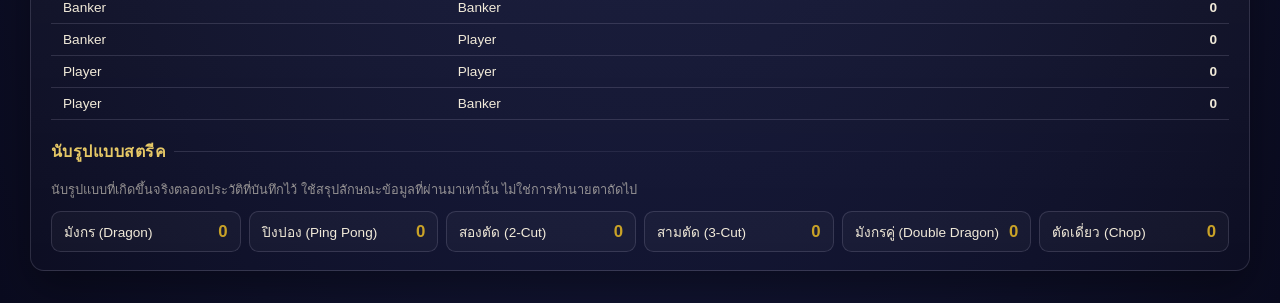
==== commit 42fdd2bf: "Move transition matrix table above pattern counts in Streak Analysis card" ====
--- a/index.html
+++ b/index.html
@@ -180,10 +180,8 @@
 
       <section class="card" id="streakAnalysisCard">
         <h2 class="section-title" style="margin:0 0 0.6rem;">วิเคราะห์สตรีค (Streak Analysis)</h2>
-        <p class="pattern-note">นับรูปแบบที่เกิดขึ้นจริงตลอดประวัติที่บันทึกไว้ ใช้สรุปลักษณะข้อมูลที่ผ่านมาเท่านั้น ไม่ใช่การทำนายตาถัดไป</p>
-        <ul class="pattern-count-list" id="patternCounts"></ul>
-
-        <h2 class="section-title" style="margin-top:1.2rem;">ตารางการเปลี่ยนฝั่ง (Transition Matrix)</h2>
+
+        <h2 class="section-title">ตารางการเปลี่ยนฝั่ง (Transition Matrix)</h2>
         <p class="pattern-note">สรุปว่าจากผลตาก่อนหน้า ตาถัดไปออกฝั่งเดิมหรือสลับฝั่งบ่อยแค่ไหน (นับเฉพาะ Player/Banker ไม่รวมเสมอ) — ใช้สรุปลักษณะข้อมูล ไม่ใช่ทำนายผลในอนาคต</p>
         <div class="transition-table-wrap">
           <table class="transition-table">
@@ -196,6 +194,10 @@
             </tbody>
           </table>
         </div>
+
+        <h2 class="section-title" style="margin-top:1.2rem;">นับรูปแบบสตรีค</h2>
+        <p class="pattern-note">นับรูปแบบที่เกิดขึ้นจริงตลอดประวัติที่บันทึกไว้ ใช้สรุปลักษณะข้อมูลที่ผ่านมาเท่านั้น ไม่ใช่การทำนายตาถัดไป</p>
+        <ul class="pattern-count-list" id="patternCounts"></ul>
       </section>
     </div>
   </div>
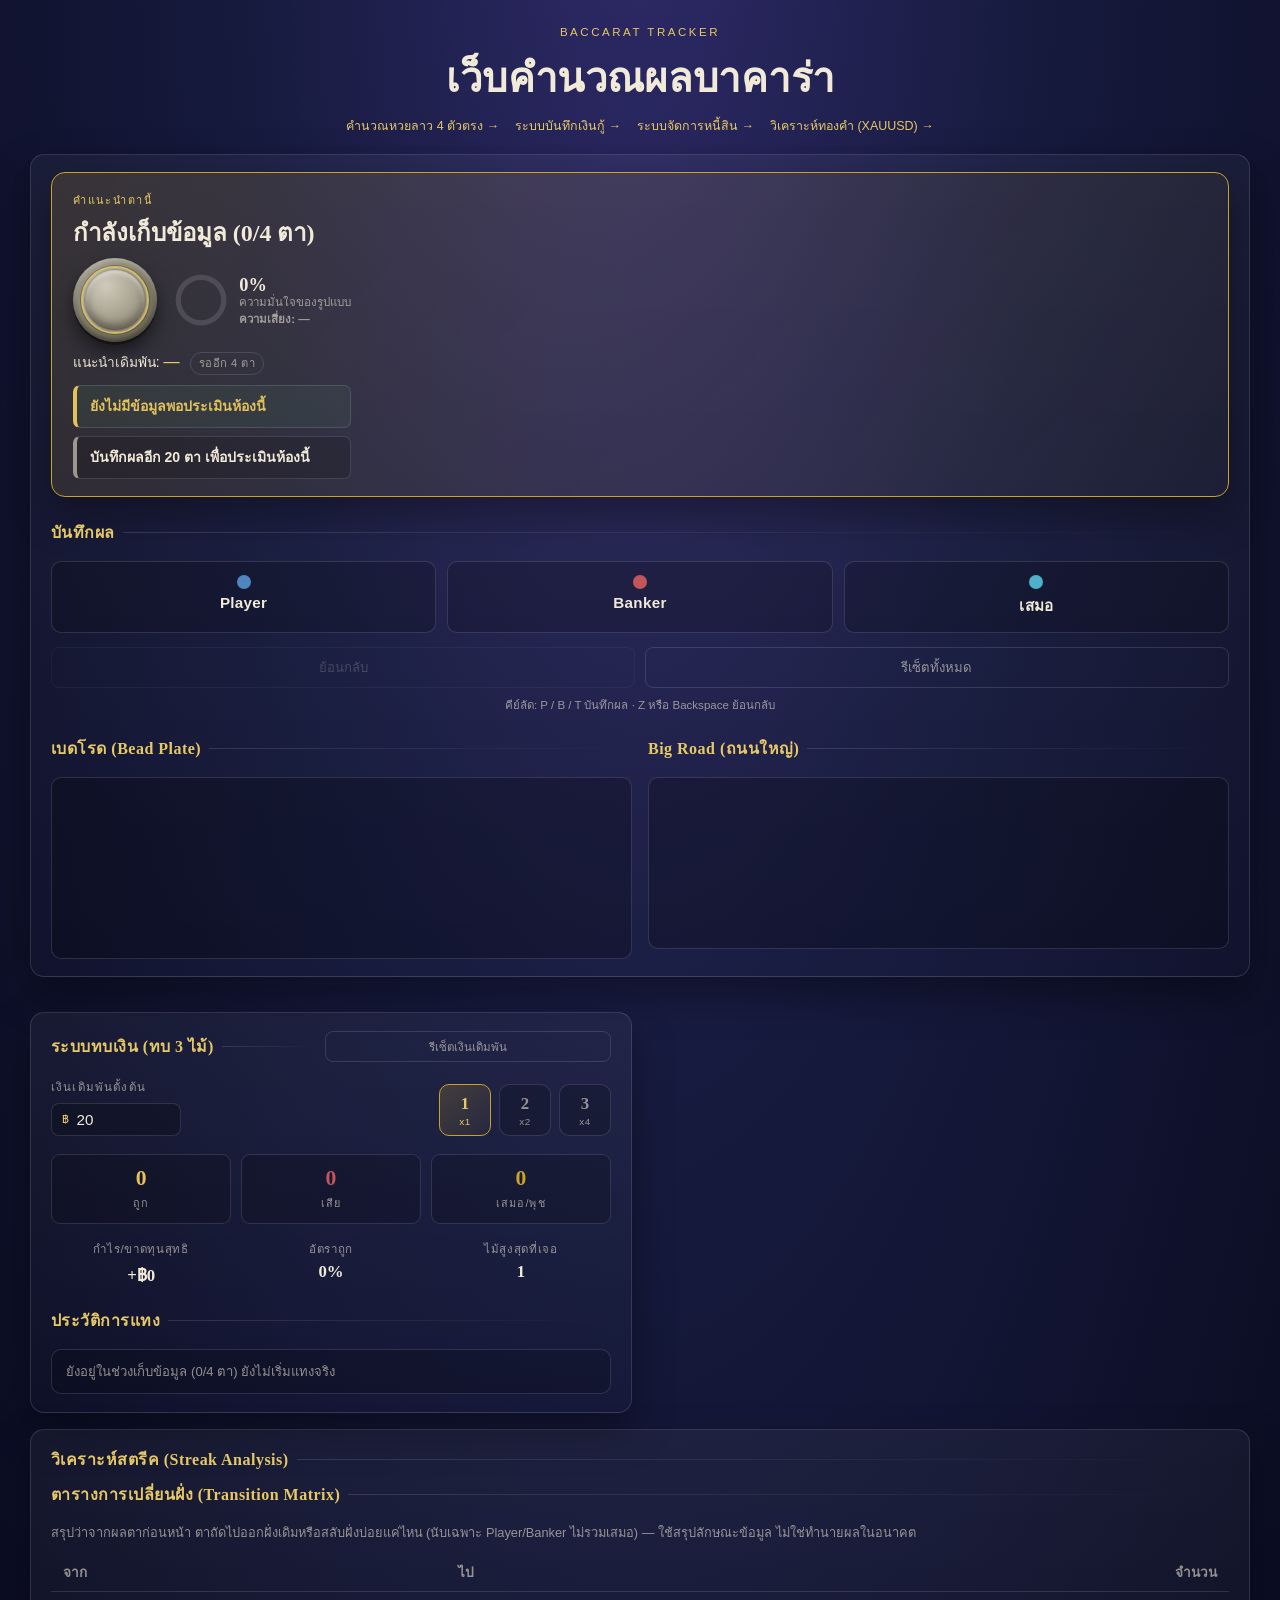
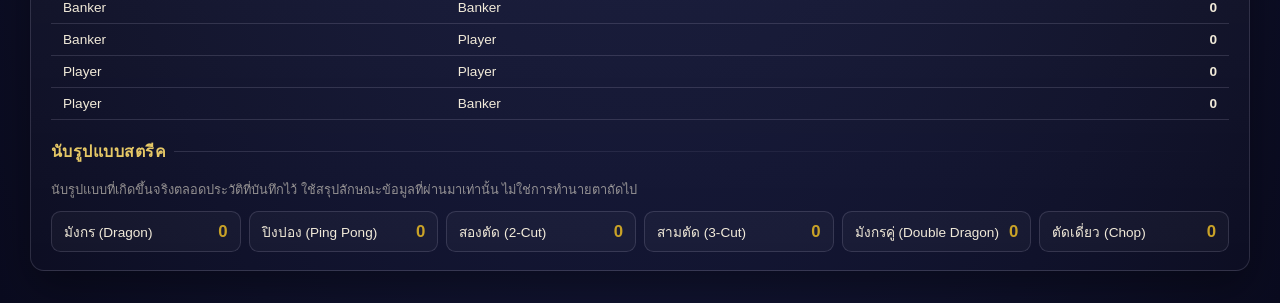
==== commit 3c654e92: "Add debt tracking page backed by the shared Google Sheet API New debt.html/debt.js page for logging " ====
--- a/index.html
+++ b/index.html
@@ -14,6 +14,7 @@
       <div class="nav-row">
         <a class="nav-link" href="lotto.html">คำนวณหวยลาว 4 ตัวตรง →</a>
         <a class="nav-link" href="loan.html">ระบบบันทึกเงินกู้ →</a>
+        <a class="nav-link" href="debt.html">ระบบจัดการหนี้สิน →</a>
         <a class="nav-link" href="https://don-app-csii.onrender.com" target="_blank" rel="noopener">วิเคราะห์ทองคำ (XAUUSD) →</a>
       </div>
     </header>
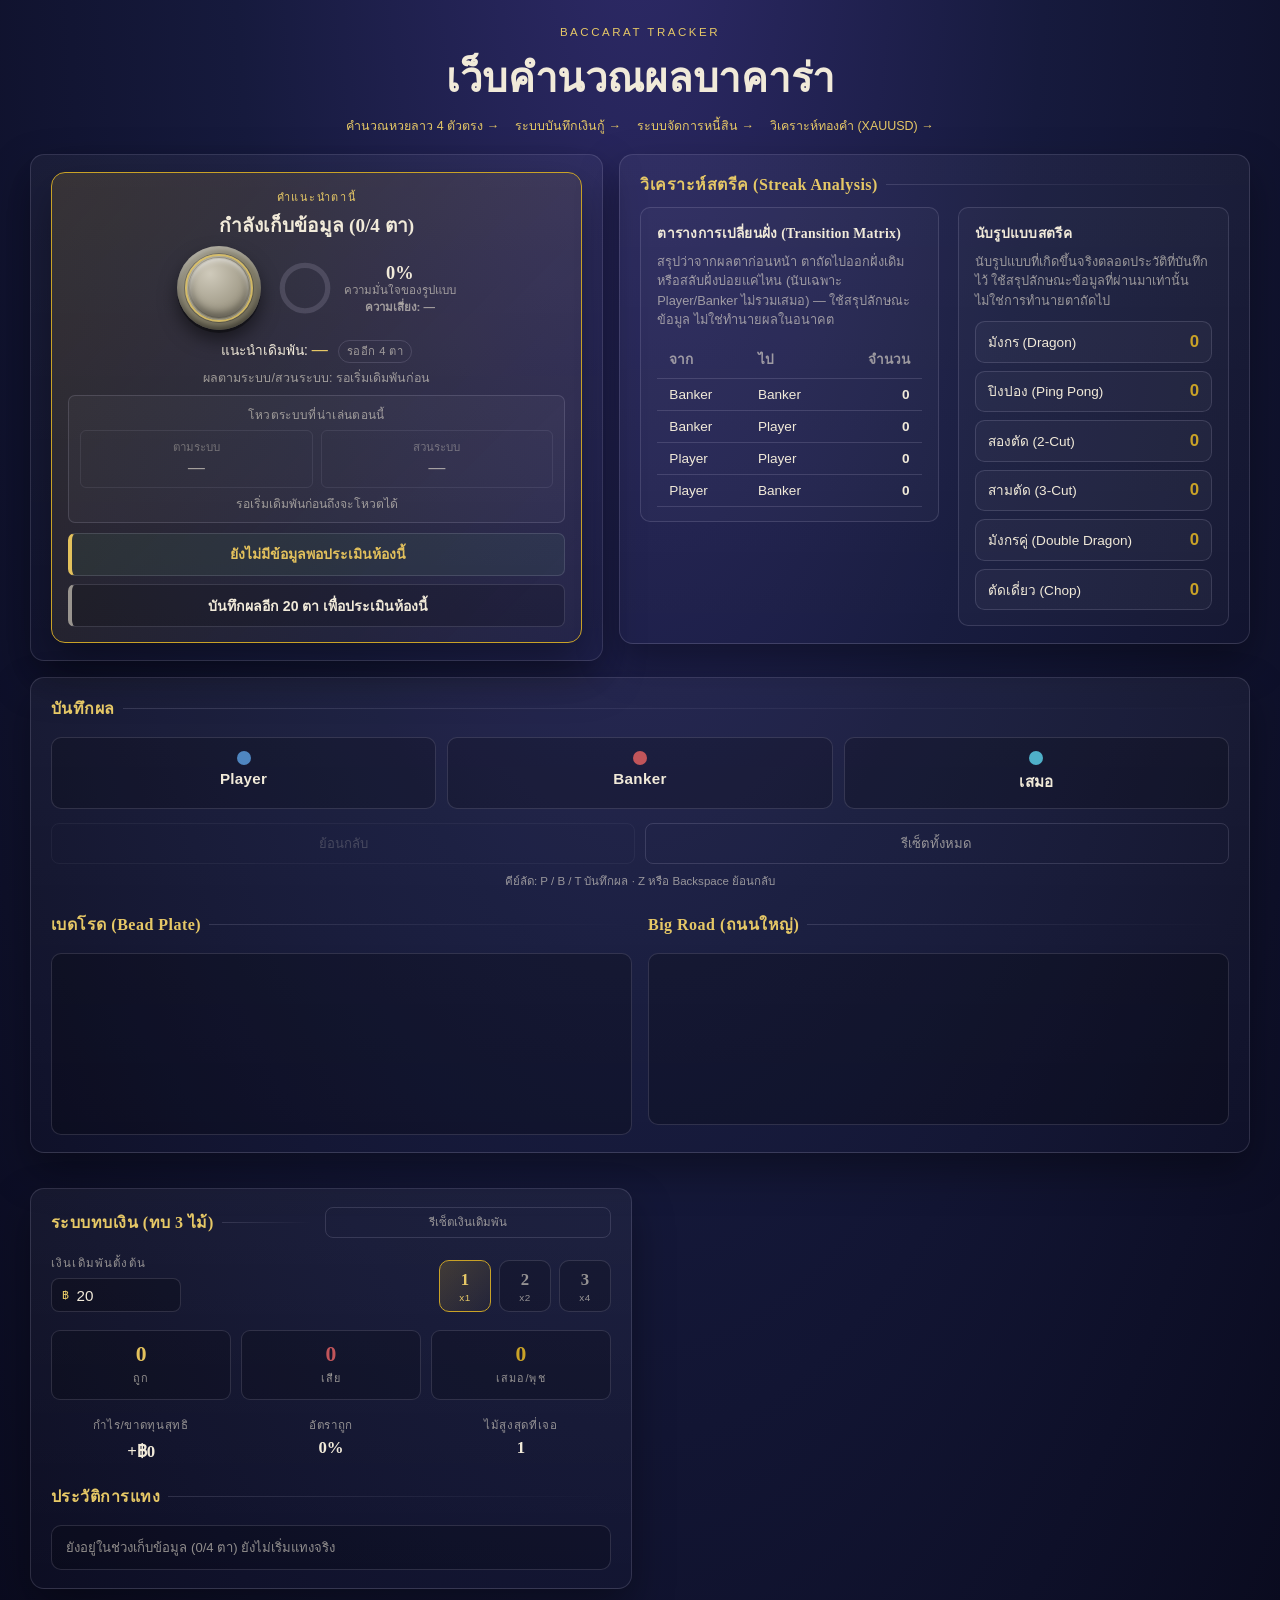
==== commit 1f744f20: "Add system-alignment vote and reorganize baccarat tracker layout Adds a "ตามระบบ/สวนระบบ" read plus " ====
--- a/index.html
+++ b/index.html
@@ -20,8 +20,9 @@
     </header>
 
     <div class="layout">
-      <section class="card">
-        <div class="recommend" id="recommendCard">
+      <div class="top-row">
+        <section class="card recommend-card">
+          <div class="recommend" id="recommendCard">
           <div class="recommend-text">
             <p class="label">คำแนะนำตานี้</p>
             <p class="call" id="suggest-call">เริ่มบันทึกผลก่อน</p>
@@ -48,6 +49,24 @@
             <p class="reason" id="suggest-reason">ยังไม่มีข้อมูลให้วิเคราะห์ กดปุ่ม Player หรือ Banker ด้านล่างเพื่อเริ่ม</p>
             <p class="bet-line" id="betLine">แนะนำเดิมพัน: <strong id="nextBetAmount">฿100</strong> <span class="step-tag" id="stepTag">ไม้ 1/3</span></p>
             <p class="tie-line" id="tieLine">เสมอ: <strong id="tieStreakText">รอข้อมูล</strong></p>
+            <p class="system-align-line" id="systemAlignLine">ผลตามระบบ/สวนระบบ: รอข้อมูล</p>
+
+            <div class="system-vote" id="systemVote">
+              <p class="system-vote-title">โหวตระบบที่น่าเล่นตอนนี้</p>
+              <div class="system-vote-row">
+                <div class="vote-chip" id="voteFollowChip">
+                  <span class="vote-name">ตามระบบ</span>
+                  <span class="vote-pct" id="voteFollowPct">—</span>
+                  <span class="vote-side" id="voteFollowSide"></span>
+                </div>
+                <div class="vote-chip" id="voteFadeChip">
+                  <span class="vote-name">สวนระบบ</span>
+                  <span class="vote-pct" id="voteFadePct">—</span>
+                  <span class="vote-side" id="voteFadeSide"></span>
+                </div>
+              </div>
+              <p class="system-vote-text" id="systemVoteText">รอข้อมูล</p>
+            </div>
 
             <div id="oddEvenBlock">
               <p class="odd-even-line" id="oddEvenLine">รอข้อมูล</p>
@@ -80,43 +99,74 @@
               </ul>
             </details>
           </div>
-        </div>
-
-        <h2 class="section-title" style="margin-top:1.4rem;">บันทึกผล</h2>
-          <div class="controls">
-            <button id="btn-player" class="entry-btn player"><span class="dot"></span>Player</button>
-            <button id="btn-banker" class="entry-btn banker"><span class="dot"></span>Banker</button>
-            <button id="btn-tie" class="entry-btn tie"><span class="dot"></span>เสมอ</button>
-          </div>
-          <div class="utility-row">
-            <button id="btn-undo" class="utility-btn">ย้อนกลับ</button>
-            <button id="btn-clear" class="utility-btn">รีเซ็ตทั้งหมด</button>
-          </div>
-          <p class="key-hint">คีย์ลัด: P / B / T บันทึกผล · Z หรือ Backspace ย้อนกลับ</p>
-
-          <div class="roads-row">
-            <div id="beadPlateBlock">
-              <h2 class="section-title" style="margin-top:1.4rem;">เบดโรด (Bead Plate)</h2>
-              <div class="bead-road-wrap">
-                <div class="bead-grid" id="beadGrid"></div>
-              </div>
-            </div>
-
-            <div id="bigRoadBlock">
-              <h2 class="section-title" style="margin-top:1.4rem;">Big Road (ถนนใหญ่)</h2>
-              <div class="bead-road-wrap">
-                <div class="bigroad-grid" id="bigRoadGrid"></div>
-              </div>
-            </div>
-          </div>
-
-          <div id="bigEyeBoyBlock">
-            <h2 class="section-title" style="margin-top:1.4rem;">Big Eye Boy (เค้าตาแดง/ตาน้ำเงินเล็ก)</h2>
-            <div class="beb-row">
-              <div class="beb-strip" id="bebStrip"></div>
-              <span class="beb-latest" id="bebLatest">รอข้อมูล</span>
-            </div>
-          </div>
+          </div>
+        </section>
+
+        <section class="card" id="streakAnalysisCard">
+        <h2 class="section-title" style="margin:0 0 0.6rem;">วิเคราะห์สตรีค (Streak Analysis)</h2>
+
+        <div class="streak-analysis-grid">
+          <div class="streak-analysis-col">
+            <h3 class="section-subtitle">ตารางการเปลี่ยนฝั่ง (Transition Matrix)</h3>
+            <p class="pattern-note">สรุปว่าจากผลตาก่อนหน้า ตาถัดไปออกฝั่งเดิมหรือสลับฝั่งบ่อยแค่ไหน (นับเฉพาะ Player/Banker ไม่รวมเสมอ) — ใช้สรุปลักษณะข้อมูล ไม่ใช่ทำนายผลในอนาคต</p>
+            <div class="transition-table-wrap">
+              <table class="transition-table">
+                <thead><tr><th>จาก</th><th>ไป</th><th>จำนวน</th></tr></thead>
+                <tbody>
+                  <tr><td>Banker</td><td>Banker</td><td id="transBB">0</td></tr>
+                  <tr><td>Banker</td><td>Player</td><td id="transBP">0</td></tr>
+                  <tr><td>Player</td><td>Player</td><td id="transPP">0</td></tr>
+                  <tr><td>Player</td><td>Banker</td><td id="transPB">0</td></tr>
+                </tbody>
+              </table>
+            </div>
+          </div>
+
+          <div class="streak-analysis-col">
+            <h3 class="section-subtitle">นับรูปแบบสตรีค</h3>
+            <p class="pattern-note">นับรูปแบบที่เกิดขึ้นจริงตลอดประวัติที่บันทึกไว้ ใช้สรุปลักษณะข้อมูลที่ผ่านมาเท่านั้น ไม่ใช่การทำนายตาถัดไป</p>
+            <ul class="pattern-count-list" id="patternCounts"></ul>
+          </div>
+        </div>
+        </section>
+      </div>
+
+      <section class="card">
+        <h2 class="section-title">บันทึกผล</h2>
+        <div class="controls">
+          <button id="btn-player" class="entry-btn player"><span class="dot"></span>Player</button>
+          <button id="btn-banker" class="entry-btn banker"><span class="dot"></span>Banker</button>
+          <button id="btn-tie" class="entry-btn tie"><span class="dot"></span>เสมอ</button>
+        </div>
+        <div class="utility-row">
+          <button id="btn-undo" class="utility-btn">ย้อนกลับ</button>
+          <button id="btn-clear" class="utility-btn">รีเซ็ตทั้งหมด</button>
+        </div>
+        <p class="key-hint">คีย์ลัด: P / B / T บันทึกผล · Z หรือ Backspace ย้อนกลับ</p>
+
+        <div class="roads-row">
+          <div id="beadPlateBlock">
+            <h2 class="section-title" style="margin-top:1.4rem;">เบดโรด (Bead Plate)</h2>
+            <div class="bead-road-wrap">
+              <div class="bead-grid" id="beadGrid"></div>
+            </div>
+          </div>
+
+          <div id="bigRoadBlock">
+            <h2 class="section-title" style="margin-top:1.4rem;">Big Road (ถนนใหญ่)</h2>
+            <div class="bead-road-wrap">
+              <div class="bigroad-grid" id="bigRoadGrid"></div>
+            </div>
+          </div>
+        </div>
+
+        <div id="bigEyeBoyBlock">
+          <h2 class="section-title" style="margin-top:1.4rem;">Big Eye Boy (เค้าตาแดง/ตาน้ำเงินเล็ก)</h2>
+          <div class="beb-row">
+            <div class="beb-strip" id="bebStrip"></div>
+            <span class="beb-latest" id="bebLatest">รอข้อมูล</span>
+          </div>
+        </div>
       </section>
 
       <div class="bottom-row">
@@ -178,28 +228,6 @@
           </details>
         </section>
       </div>
-
-      <section class="card" id="streakAnalysisCard">
-        <h2 class="section-title" style="margin:0 0 0.6rem;">วิเคราะห์สตรีค (Streak Analysis)</h2>
-
-        <h2 class="section-title">ตารางการเปลี่ยนฝั่ง (Transition Matrix)</h2>
-        <p class="pattern-note">สรุปว่าจากผลตาก่อนหน้า ตาถัดไปออกฝั่งเดิมหรือสลับฝั่งบ่อยแค่ไหน (นับเฉพาะ Player/Banker ไม่รวมเสมอ) — ใช้สรุปลักษณะข้อมูล ไม่ใช่ทำนายผลในอนาคต</p>
-        <div class="transition-table-wrap">
-          <table class="transition-table">
-            <thead><tr><th>จาก</th><th>ไป</th><th>จำนวน</th></tr></thead>
-            <tbody>
-              <tr><td>Banker</td><td>Banker</td><td id="transBB">0</td></tr>
-              <tr><td>Banker</td><td>Player</td><td id="transBP">0</td></tr>
-              <tr><td>Player</td><td>Player</td><td id="transPP">0</td></tr>
-              <tr><td>Player</td><td>Banker</td><td id="transPB">0</td></tr>
-            </tbody>
-          </table>
-        </div>
-
-        <h2 class="section-title" style="margin-top:1.2rem;">นับรูปแบบสตรีค</h2>
-        <p class="pattern-note">นับรูปแบบที่เกิดขึ้นจริงตลอดประวัติที่บันทึกไว้ ใช้สรุปลักษณะข้อมูลที่ผ่านมาเท่านั้น ไม่ใช่การทำนายตาถัดไป</p>
-        <ul class="pattern-count-list" id="patternCounts"></ul>
-      </section>
     </div>
   </div>
   <script src="script.js"></script>
--- a/style.css
+++ b/style.css
@@ -106,6 +106,36 @@
   }
 }
 
+.top-row{
+  display:grid;
+  grid-template-columns:minmax(0,1fr);
+  gap:1rem;
+}
+
+@media (min-width:820px){
+  .top-row{
+    grid-template-columns: 1fr 1.1fr;
+    align-items:start;
+  }
+}
+
+/* Recommend card is paired with Streak Analysis in .top-row, so it's
+   trimmed down to a compact stacked layout (chip above text) instead of
+   the wide side-by-side layout it'd otherwise use at desktop widths. */
+.recommend-card{ padding:0.9rem 1rem; }
+.top-row .recommend{
+  flex-direction:column;
+  align-items:center;
+  text-align:center;
+  padding:0.9rem 1rem;
+  gap:0.6rem;
+}
+.top-row .recommend-text{ width:100%; }
+.top-row .side-chip{ width:60px; height:60px; }
+.top-row .side-chip .chip-label{ font-size:1.2rem; }
+.top-row .recommend-text .call{ font-size:1.2rem; }
+.top-row .recommend-meter-row{ justify-content:center; }
+
 /* Mobile: bigger tap targets, tighter spacing, chip stacked above the
    recommend text instead of squeezed beside it. */
 @media (max-width:819px){
@@ -391,6 +421,70 @@
   font-weight:600;
 }
 
+.system-align-line{
+  margin:0.3rem 0 0;
+  font-size:0.78rem;
+  color:var(--muted);
+}
+.system-align-line.with{ color:var(--good); }
+.system-align-line.against{ color:var(--bad); }
+.system-align-line.mixed{ color:var(--carry); }
+
+.system-vote{
+  margin-top:0.55rem;
+  padding:0.55rem 0.7rem;
+  border-radius:7px;
+  border:1px solid var(--felt-line);
+  background:rgba(255,255,255,0.03);
+}
+.system-vote-title{
+  margin:0 0 0.4rem;
+  font-size:0.74rem;
+  color:var(--muted);
+  text-transform:uppercase;
+  letter-spacing:0.03em;
+}
+.system-vote-row{
+  display:flex;
+  gap:0.5rem;
+}
+.vote-chip{
+  flex:1;
+  display:flex;
+  flex-direction:column;
+  align-items:center;
+  gap:0.15rem;
+  padding:0.4rem 0.3rem;
+  border-radius:6px;
+  border:1px solid var(--felt-line);
+  opacity:0.6;
+}
+.vote-chip.winner{
+  opacity:1;
+  border-color:var(--good);
+  background:rgba(84,163,105,0.12);
+}
+.vote-chip .vote-name{
+  font-size:0.72rem;
+  color:var(--muted);
+}
+.vote-chip.winner .vote-name{ color:var(--cream); }
+.vote-chip .vote-pct{
+  font-family:Georgia,serif;
+  font-size:1.05rem;
+  font-weight:700;
+  color:var(--cream);
+}
+.vote-chip .vote-side{
+  font-size:0.68rem;
+  color:var(--gold-soft);
+}
+.system-vote-text{
+  margin:0.4rem 0 0;
+  font-size:0.76rem;
+  color:var(--muted);
+}
+
 .game-fix{
   margin-top:0.6rem;
   padding:0.6rem 0.8rem;
@@ -464,6 +558,34 @@
   align-items:center;
   gap:0.8rem;
   margin-bottom:1rem;
+}
+
+.section-subtitle{
+  font-family:Georgia,serif;
+  font-size:0.86rem;
+  letter-spacing:0.02em;
+  margin:0 0 0.5rem;
+  color:var(--cream);
+}
+
+.streak-analysis-grid{
+  display:grid;
+  grid-template-columns:minmax(0,1fr);
+  gap:1.2rem;
+}
+
+@media (min-width:820px){
+  .streak-analysis-grid{
+    grid-template-columns:1.1fr 1fr;
+    align-items:start;
+  }
+}
+
+.streak-analysis-col{
+  padding:0.9rem 1rem;
+  border-radius:10px;
+  border:1px solid var(--felt-line);
+  background:rgba(255,255,255,0.025);
 }
 
 .utility-btn.small{
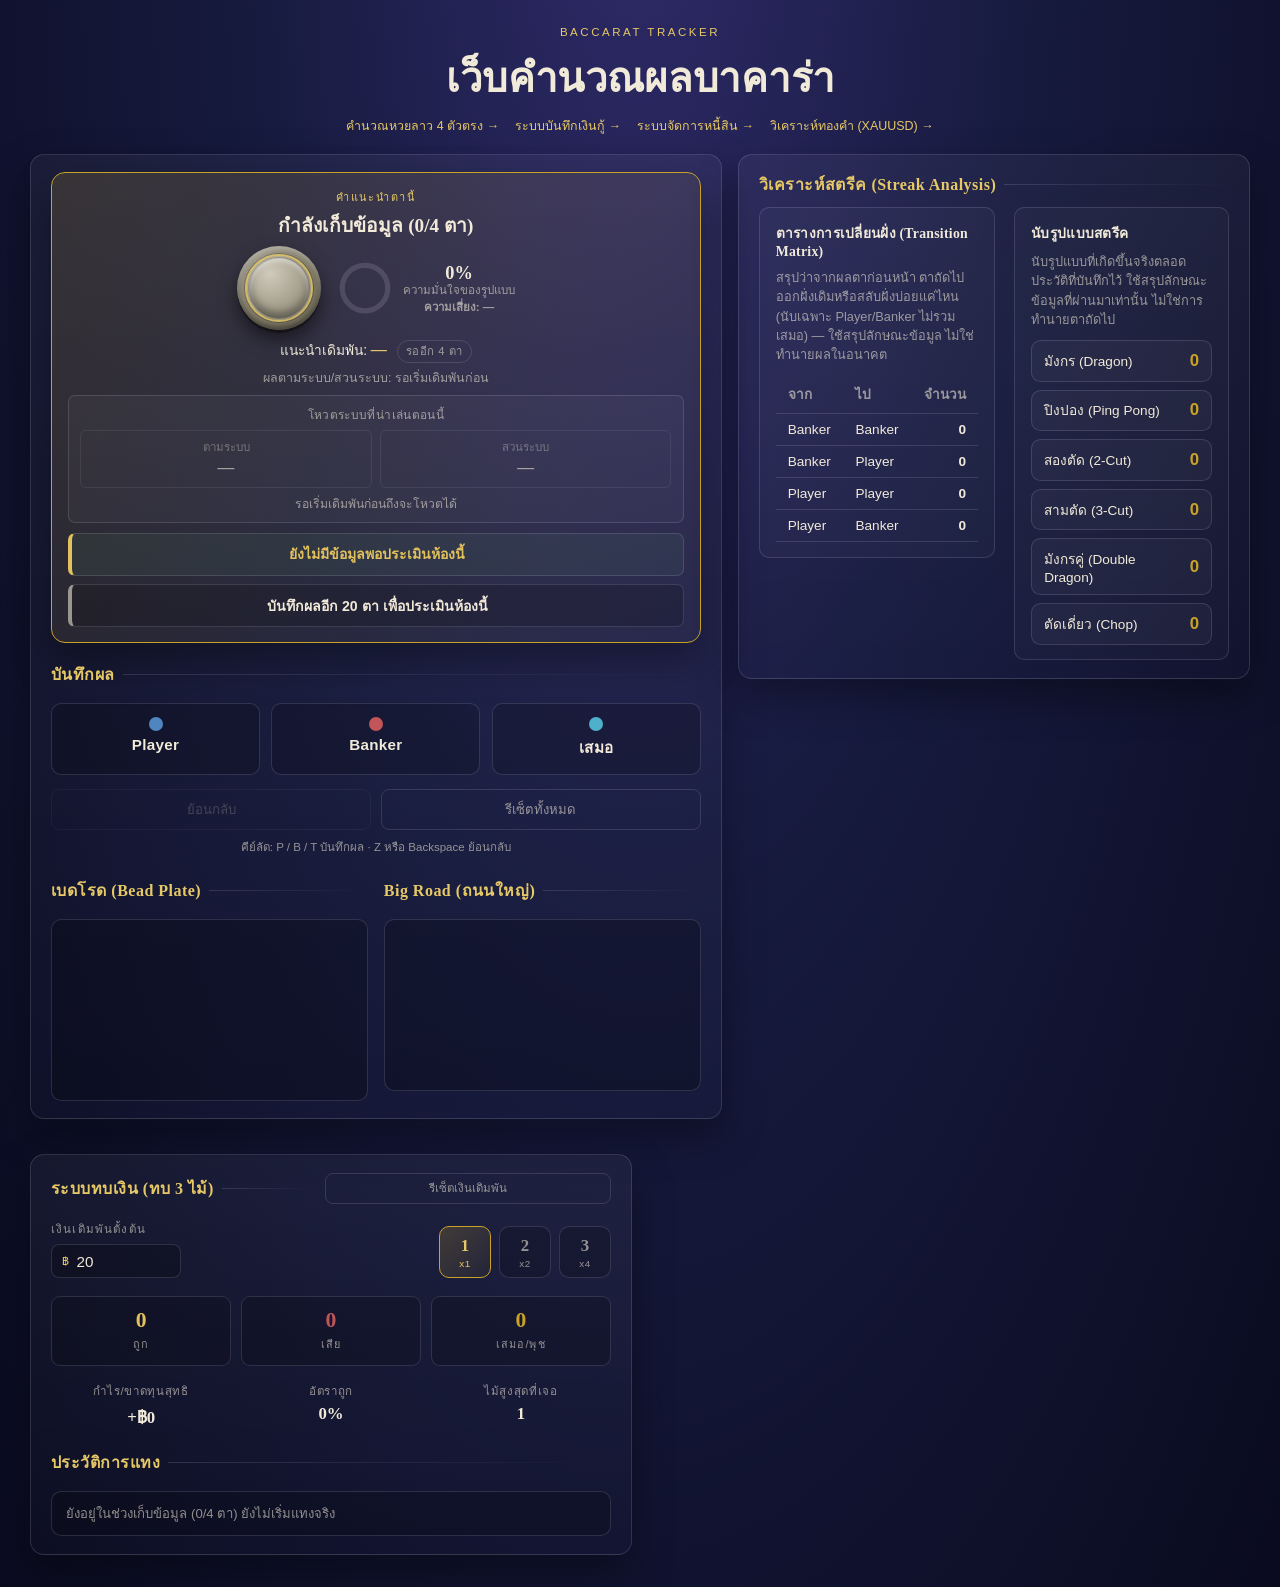
==== commit 5a8fc5ab: "Merge entry/roads card into the recommend card Moves the "บันทึกผล" button row, bead plate, Big Road" ====
--- a/index.html
+++ b/index.html
@@ -100,6 +100,42 @@
             </details>
           </div>
           </div>
+
+          <h2 class="section-title" style="margin-top:1.2rem;">บันทึกผล</h2>
+          <div class="controls">
+            <button id="btn-player" class="entry-btn player"><span class="dot"></span>Player</button>
+            <button id="btn-banker" class="entry-btn banker"><span class="dot"></span>Banker</button>
+            <button id="btn-tie" class="entry-btn tie"><span class="dot"></span>เสมอ</button>
+          </div>
+          <div class="utility-row">
+            <button id="btn-undo" class="utility-btn">ย้อนกลับ</button>
+            <button id="btn-clear" class="utility-btn">รีเซ็ตทั้งหมด</button>
+          </div>
+          <p class="key-hint">คีย์ลัด: P / B / T บันทึกผล · Z หรือ Backspace ย้อนกลับ</p>
+
+          <div class="roads-row">
+            <div id="beadPlateBlock">
+              <h2 class="section-title" style="margin-top:1.4rem;">เบดโรด (Bead Plate)</h2>
+              <div class="bead-road-wrap">
+                <div class="bead-grid" id="beadGrid"></div>
+              </div>
+            </div>
+
+            <div id="bigRoadBlock">
+              <h2 class="section-title" style="margin-top:1.4rem;">Big Road (ถนนใหญ่)</h2>
+              <div class="bead-road-wrap">
+                <div class="bigroad-grid" id="bigRoadGrid"></div>
+              </div>
+            </div>
+          </div>
+
+          <div id="bigEyeBoyBlock">
+            <h2 class="section-title" style="margin-top:1.4rem;">Big Eye Boy (เค้าตาแดง/ตาน้ำเงินเล็ก)</h2>
+            <div class="beb-row">
+              <div class="beb-strip" id="bebStrip"></div>
+              <span class="beb-latest" id="bebLatest">รอข้อมูล</span>
+            </div>
+          </div>
         </section>
 
         <section class="card" id="streakAnalysisCard">
@@ -131,44 +167,6 @@
         </section>
       </div>
 
-      <section class="card">
-        <h2 class="section-title">บันทึกผล</h2>
-        <div class="controls">
-          <button id="btn-player" class="entry-btn player"><span class="dot"></span>Player</button>
-          <button id="btn-banker" class="entry-btn banker"><span class="dot"></span>Banker</button>
-          <button id="btn-tie" class="entry-btn tie"><span class="dot"></span>เสมอ</button>
-        </div>
-        <div class="utility-row">
-          <button id="btn-undo" class="utility-btn">ย้อนกลับ</button>
-          <button id="btn-clear" class="utility-btn">รีเซ็ตทั้งหมด</button>
-        </div>
-        <p class="key-hint">คีย์ลัด: P / B / T บันทึกผล · Z หรือ Backspace ย้อนกลับ</p>
-
-        <div class="roads-row">
-          <div id="beadPlateBlock">
-            <h2 class="section-title" style="margin-top:1.4rem;">เบดโรด (Bead Plate)</h2>
-            <div class="bead-road-wrap">
-              <div class="bead-grid" id="beadGrid"></div>
-            </div>
-          </div>
-
-          <div id="bigRoadBlock">
-            <h2 class="section-title" style="margin-top:1.4rem;">Big Road (ถนนใหญ่)</h2>
-            <div class="bead-road-wrap">
-              <div class="bigroad-grid" id="bigRoadGrid"></div>
-            </div>
-          </div>
-        </div>
-
-        <div id="bigEyeBoyBlock">
-          <h2 class="section-title" style="margin-top:1.4rem;">Big Eye Boy (เค้าตาแดง/ตาน้ำเงินเล็ก)</h2>
-          <div class="beb-row">
-            <div class="beb-strip" id="bebStrip"></div>
-            <span class="beb-latest" id="bebLatest">รอข้อมูล</span>
-          </div>
-        </div>
-      </section>
-
       <div class="bottom-row">
         <section class="card money-card">
           <div class="card-title-row">
--- a/style.css
+++ b/style.css
@@ -114,14 +114,15 @@
 
 @media (min-width:820px){
   .top-row{
-    grid-template-columns: 1fr 1.1fr;
+    grid-template-columns: 1.35fr 1fr;
     align-items:start;
   }
 }
 
-/* Recommend card is paired with Streak Analysis in .top-row, so it's
-   trimmed down to a compact stacked layout (chip above text) instead of
-   the wide side-by-side layout it'd otherwise use at desktop widths. */
+/* Recommend card is paired with Streak Analysis in .top-row and also holds
+   the entry buttons + roads now, so the recommend block itself stays a
+   compact stacked layout (chip above text) rather than the wide
+   side-by-side layout it'd otherwise use at desktop widths. */
 .recommend-card{ padding:0.9rem 1rem; }
 .top-row .recommend{
   flex-direction:column;
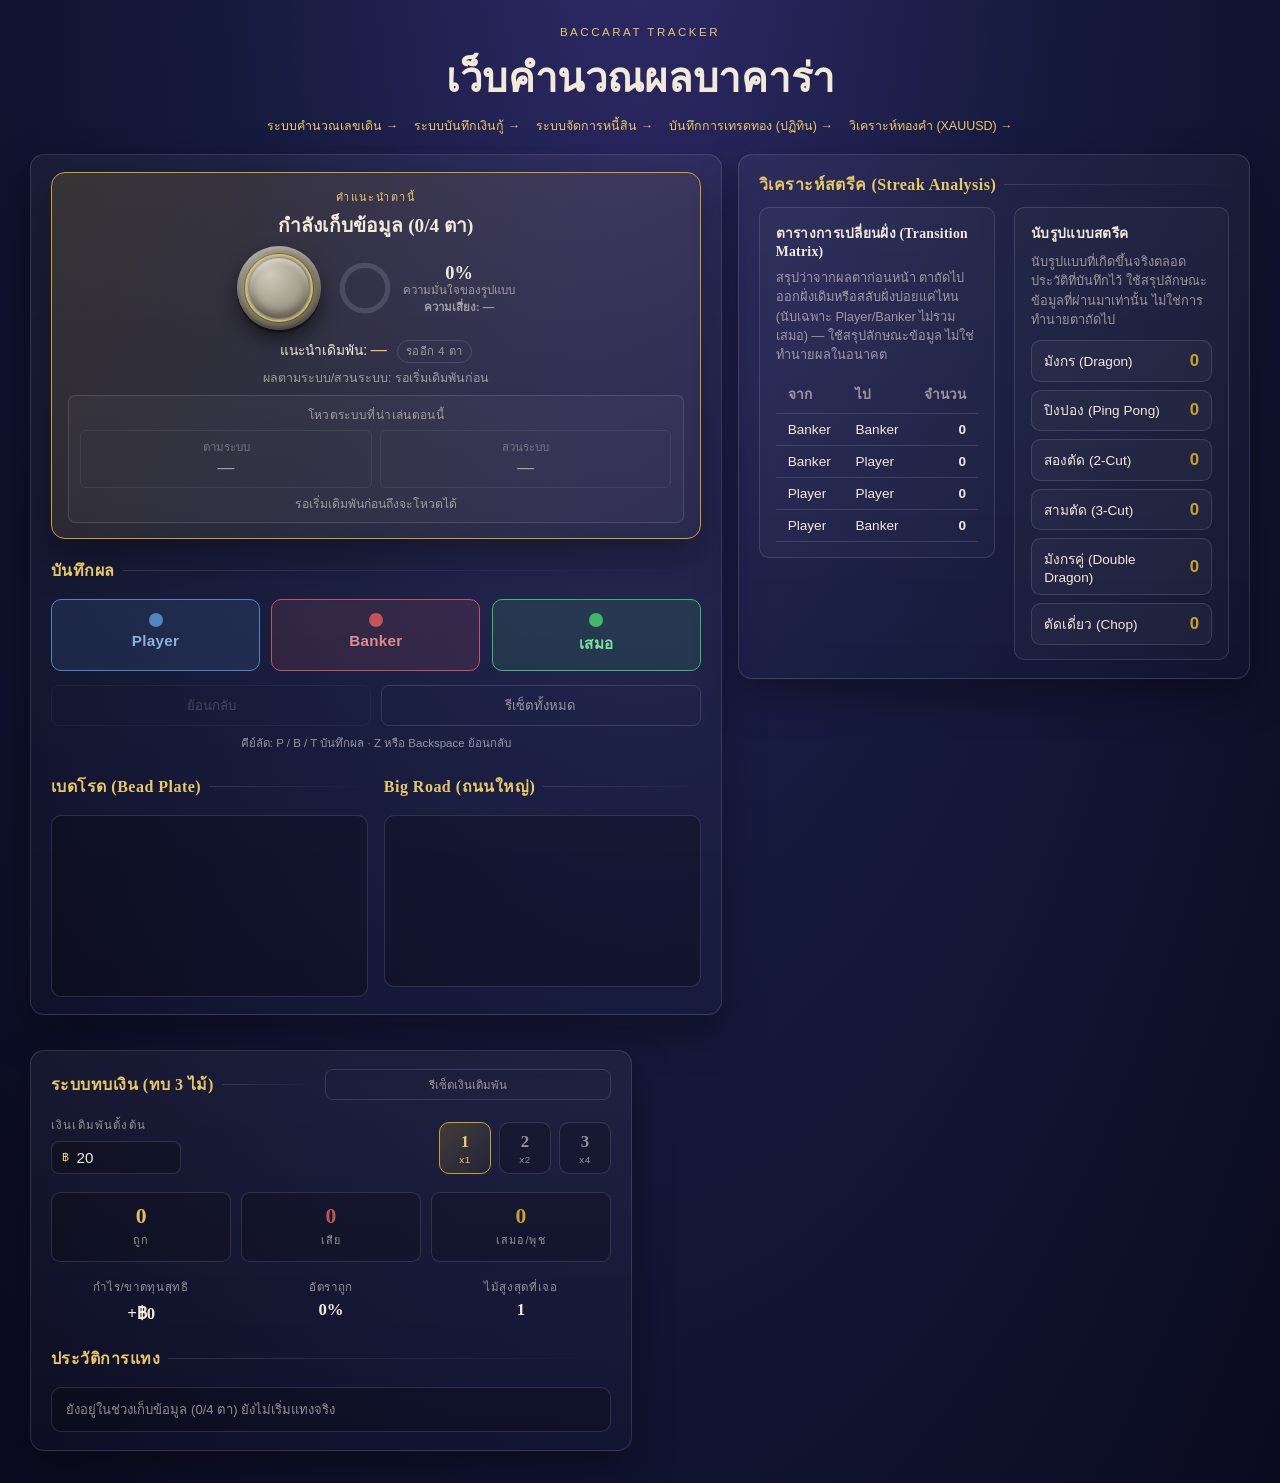
==== commit e492914d: "Add gold trading journal calendar page Adds a monthly calendar view for logging XAUUSD trades (pair," ====
--- a/index.html
+++ b/index.html
@@ -12,9 +12,10 @@
       <p class="eyebrow">Baccarat Tracker</p>
       <h1>เว็บคำนวณผลบาคาร่า</h1>
       <div class="nav-row">
-        <a class="nav-link" href="lotto.html">คำนวณหวยลาว 4 ตัวตรง →</a>
+        <a class="nav-link" href="lotto.html">ระบบคำนวณเลขเดิน →</a>
         <a class="nav-link" href="loan.html">ระบบบันทึกเงินกู้ →</a>
         <a class="nav-link" href="debt.html">ระบบจัดการหนี้สิน →</a>
+        <a class="nav-link" href="gold-journal.html">บันทึกการเทรดทอง (ปฏิทิน) →</a>
         <a class="nav-link" href="https://don-app-csii.onrender.com" target="_blank" rel="noopener">วิเคราะห์ทองคำ (XAUUSD) →</a>
       </div>
     </header>
--- a/style.css
+++ b/style.css
@@ -183,15 +183,15 @@
 /* Recommend card shows only the call + bet line by default — the reasoning,
    tie-gap note, room-checklist, and odd-even read stay in the DOM
    (script.js still updates them without erroring) but are hidden from view.
-   #gameFix stays visible: it surfaces the urgent re-analysis alert after 2
-   straight losing steps. .status-stack (table health + room-fit) is shown
-   too -- it's the bankroll stop-loss / "switch rooms" warning, the one part
-   of this app that actually protects money rather than guessing sides, so
-   it needs to stay visible even when everything else is trimmed down. */
+   #gameFix (urgent re-analysis alert) and .status-stack (table health +
+   room-fit) were also hidden per request — they still update in the DOM,
+   just not shown, since they made the merged recommend card too tall/busy. */
 #suggest-reason,
 #tieLine,
 #oddEvenBlock,
-.room-checklist-details{
+.room-checklist-details,
+#gameFix,
+.status-stack{
   display:none !important;
 }
 
@@ -625,15 +625,34 @@
 }
 .entry-btn.player .dot{background:var(--player);}
 .entry-btn.banker .dot{background:var(--banker);}
-.entry-btn.tie .dot{background:var(--tie);}
-
-.entry-btn:hover{transform:translateY(-2px); background:rgba(0,0,0,0.28);}
+.entry-btn.tie .dot{background:#3fb968;}
+
+/* Each entry button gets a standing-out color look (border + tinted
+   background + colored text), not just a colored dot, so Player/Banker/Tie
+   all read clearly apart from each other at rest — not only on hover. */
+.entry-btn.player{
+  border-color:var(--player);
+  background:rgba(79,134,192,0.14);
+  color:var(--player-soft);
+}
+.entry-btn.banker{
+  border-color:var(--banker);
+  background:rgba(193,85,90,0.14);
+  color:var(--banker-soft);
+}
+.entry-btn.tie{
+  border-color:#3fb968;
+  background:rgba(63,185,104,0.14);
+  color:#7be3a0;
+}
+
+.entry-btn:hover{transform:translateY(-2px);}
 .entry-btn:active{transform:translateY(0);}
 .entry-btn:focus-visible{outline:2px solid var(--gold); outline-offset:2px;}
 
-.entry-btn.player:hover{box-shadow:0 6px 16px rgba(79,134,192,0.3);}
-.entry-btn.banker:hover{box-shadow:0 6px 16px rgba(193,85,90,0.3);}
-.entry-btn.tie:hover{box-shadow:0 6px 16px rgba(95,174,130,0.3);}
+.entry-btn.player:hover{background:rgba(79,134,192,0.24); box-shadow:0 6px 16px rgba(79,134,192,0.35);}
+.entry-btn.banker:hover{background:rgba(193,85,90,0.24); box-shadow:0 6px 16px rgba(193,85,90,0.35);}
+.entry-btn.tie:hover{background:rgba(63,185,104,0.24); box-shadow:0 6px 16px rgba(63,185,104,0.35);}
 
 
 .key-hint{
